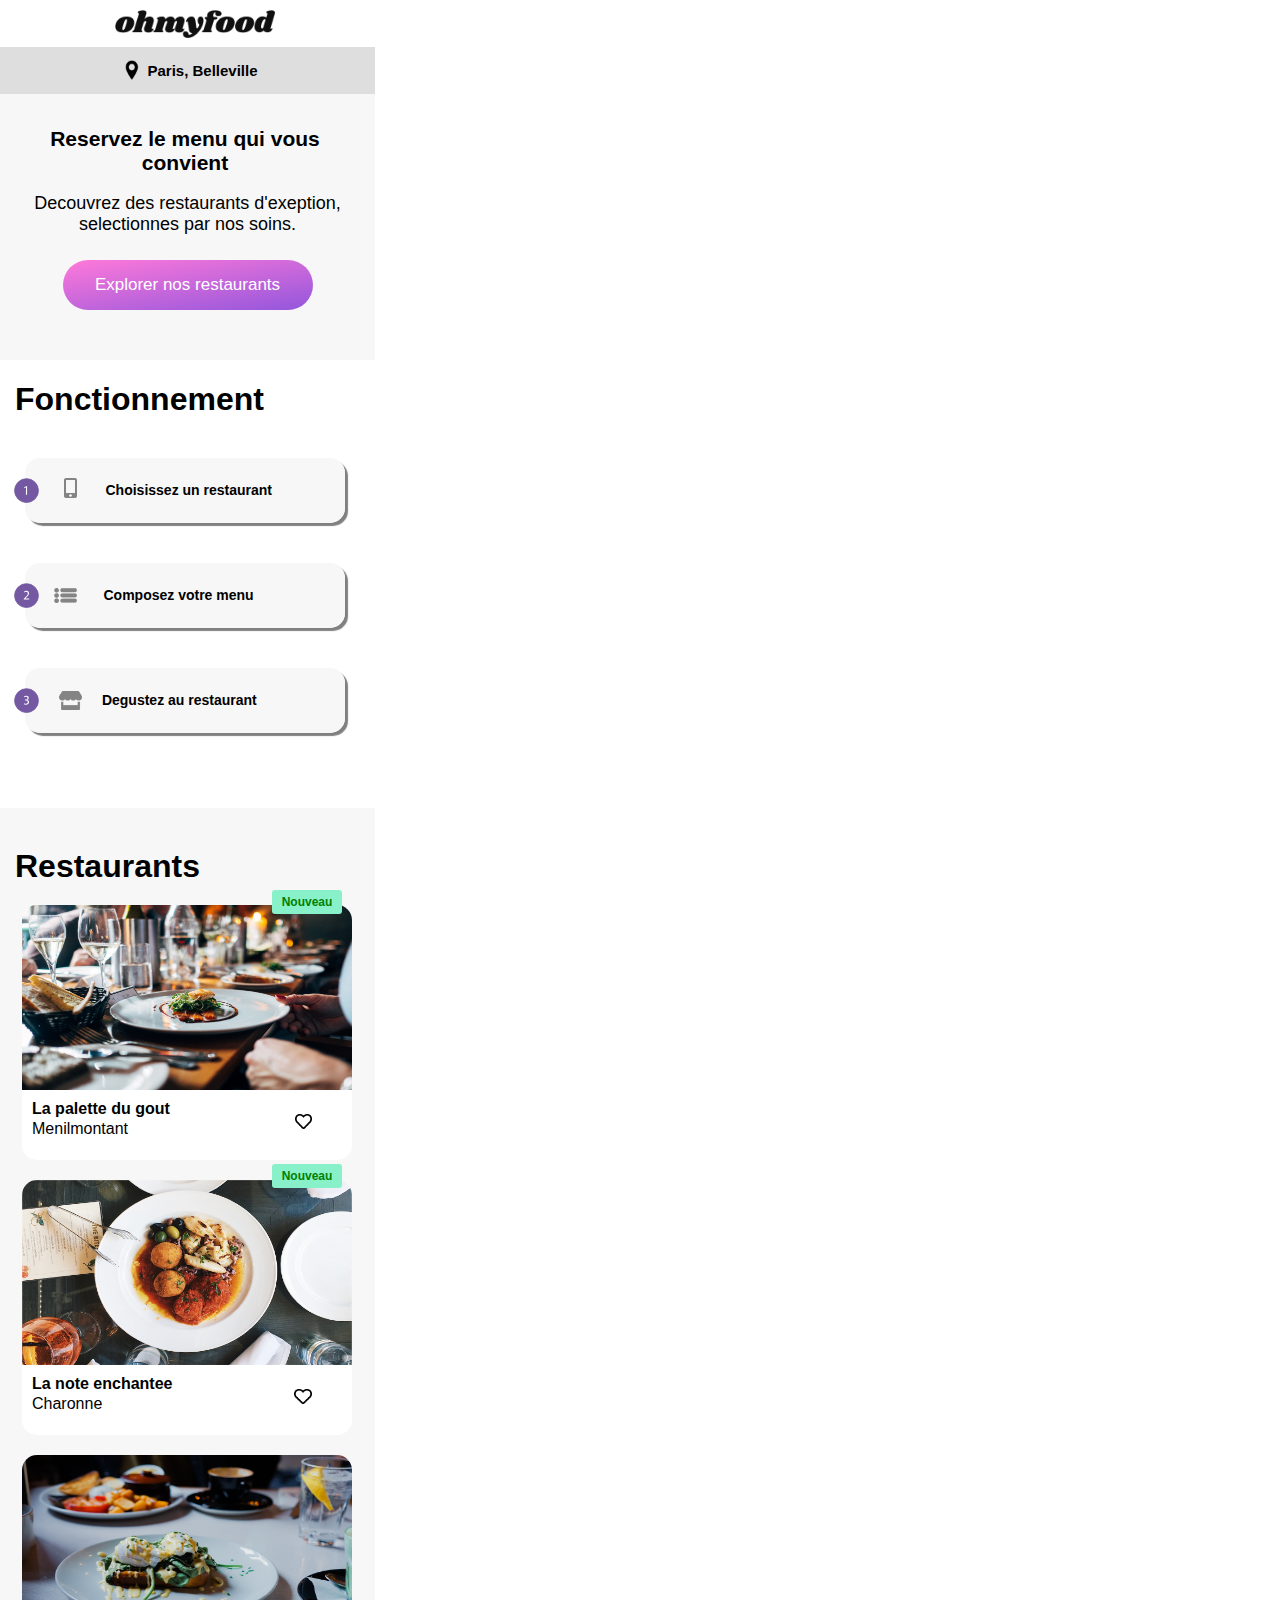
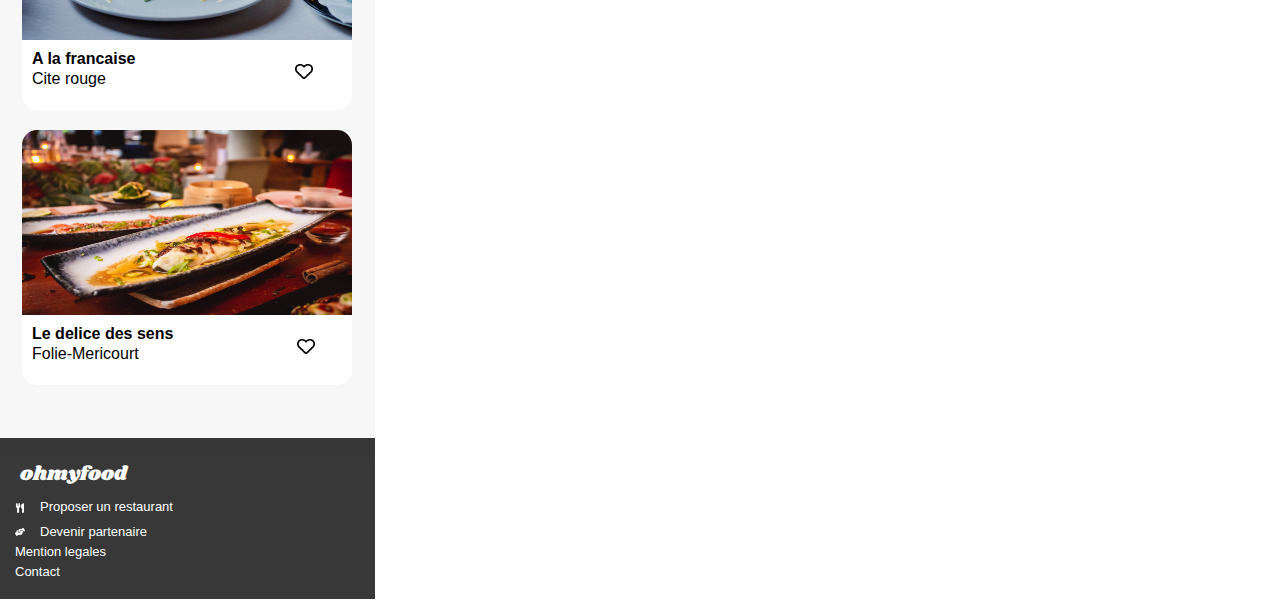
==== index.html @ 0e1968a1 "modification de quelques ligne css pour la modification du bouton en violet" ====
<!DOCTYPE html>
<html lang="fr">
<head>
  <link rel="preconnect" href="https://fonts.gstatic.com"> 
<link href="https://fonts.googleapis.com/css2?family=Shrikhand&display=swap" rel="stylesheet">
  <link rel="stylesheet" href="accueil.css">
  <meta charset="UTF-8">
  <meta http-equiv="X-UA-Compatible" content="IE=edge">
  <meta name="viewport" content="width=device-width, initial-scale=1.0">
  <title>OhmyFood</title>
</head>
<body>
  <header>
    <img class="logo-chaine" src="images/logo/ohmyfood.png" alt="logo de la chaine">
    <div class="maps-position">
      <div class="bloc-maps-logo"><img class="logo-position-maps" src="images/logo/positionnement.png" alt="positionnement">
        <p class="text-maps"><b>Paris, Belleville</b> </p>
      </div>
    </div>
    <div class="bloc-reserve-et-bouton">
      <h1 class="h1-reserver">Reservez le menu qui vous convient</h1>
      <p class="p-h1">Decouvrez des restaurants d'exeption, selectionnes par nos soins.</p>
      <div>
        <div class="bouton-explorer">
          <button><p class="p-button-explorer"> Explorer nos restaurants</p></button>
        </div>
      </div>
    </div>
    <nav>
      <div class="titre-fonctionnement">
        <h1 class="h1-fonctionnement">Fonctionnement</h1>
      </div>
    <div class="ensemble-nav">
      <div class="menu-nav-phone">
        <div class="nav-phone">
          <img class="numero-1" src="images/logo/numero-1.svg" height="25px" alt="numero-1">
          <span><img class="portable" src="images/logo/mobile.png "  height="30px" alt="portable">
            <img class="portable-1" src="images/logo/mobile-alt-solid-1.png "  height="30px" alt="portable-1-violet"></span> <p class="p-portable"><b>Choisissez un restaurant</b> </p>
          
          
        </div>
      </div>
      <div class="menu-nav-deroule">
        <div class="nav-deroule">
         <img class="numero-2" src="images/logo/numero-2.svg" height="25px" alt="numero-2">
         <img class="menu-deroule" src="images/logo/bars icone.png" height="25px" alt="menu deroule"> <p class="p-composez"> <b>Composez votre menu</b>  </p>
        </div>
      </div>
      <div class="menu-nav-boutique">
        <div class="nav-boutique">
         <img class="numero-3" src="images/logo/numero-3.svg"  height="25px" alt="numero-3">
         <img class="boutique" src="images/logo/store.png" height="30px" alt="boutique"> <p class="p-boutique"><b>Degustez au restaurant</b> </p>
        </div>
      </div>
    </div>
    </nav>
  </header>
  <section class="bloc-restauration">
    <h1 class="h1-restaurant">Restaurants</h1>
    <article class="dif-article-restaurant">
      <div class="ensembles-div-restaurant">
        <p class="icone-nouveau-1"><b>Nouveau</b> </p>
        <div class="div-la-palette-du-gout">
          <img class="la-palette-du-gout" src="images/restaurants/jay-wennington-N_Y88TWmGwA-unsplash.jpg" height="200px" width="330px" alt="la palette du gout">
          <div class="bloc-p-la-palette-du-gout">
            <p class="p-la-palette-du-gout"><b>La palette du gout</b><br>Menilmontant</p>
            <img class="coeur-1" src="images/logo/coeur.png" height="15px" alt="coeur">
          </div>
        </div>
        <p class="icone-nouveau-2"><b>Nouveau</b> </p>
        <div class="div-la-note-enchantee">
          
          <img class="la-note-enchantee" src="images/restaurants/stil-u2Lp8tXIcjw-unsplash.jpg" height="200px" alt="la note enchantee">
          <div class="bloc-p-la-note-enchantee">
            <p class="p-la-note-enchantee"><b>La note enchantee</b><br>Charonne</p>
            <img class="coeur-2" src="images/logo/coeur.png" height="15px" alt="coeur">
          </div>
        </div>
        <div class="div-a-la-francaise">
          <img class="A-la-francaise" src="images/restaurants/toa-heftiba-DQKerTsQwi0-unsplash.jpg" height="200px" alt="A la francaise">
          <div class="bloc-p-a-la-francaise">
            <p class="p-a-la-francaise"><b>A la francaise</b><br> Cite rouge</p>
            <img class="coeur-3" src="images/logo/coeur.png" height="15px" alt="coeur">
          </div>
        </div>
        <div class="div-le-delice-des-sens">
          <img class="le-delice-des-sens" src="images/restaurants/louis-hansel-shotsoflouis-qNBGVyOCY8Q-unsplash.jpg" height="200px" alt="le delice des sens">
          <div class="bloc-p-le-delice-des-sens">
            <p class="p-le-delice-des-sens"><b>Le delice des sens</b><br>Folie-Mericourt</p>
            <img class="coeur-4" src="images/logo/coeur.png" height="15px" alt="coeur">
          </div>
        </div>
      </div>
    </article>
  </section>
  <footer>
    <div class="div-footer">
      <p class="logo-de-la-chaine-footer">ohmyfood</p>
      <div class="div-footer-p">
        <div class="bloc-footer-image-1">
         <img class="couvert-footer" src="images/logo/couvert.svg" alt="couvert" width="10px" height="10px">
         <p class="p-couvert">Proposer un restaurant</p>
        </div>
        <div class="bloc-footer-image-2">
         <img src="images/logo/poignet de mains.svg" alt="poignet de mains" width="10px" height="10px">
         <p class="p-poignet-de-mains">Devenir partenaire</p>
        </div>
        <p class="mention"> Mention legales</p>
        <p class="contact">Contact</p>
      </div>
    </div>
  </footer>
</body>
</html>
---- accueil.css ----
html {
  margin-top: -8px;
  margin-left: -8px;
}

/*header*/

header {
  margin: 0px;
  width: 375px;
  height: auto;
}

.logo-chaine {
  justify-content: center;
  margin: 10px 0px 5px 115px;
  text-align: center;
  width: 160px;
}

.maps-position {
  background: #d8d8d8d8;
  display: flex;
}

.logo-position-maps {
  display: block;
  width: 30px;
  height: 20px;
}

.bloc-maps-logo {
  width: 375px;
  justify-content: center;
  text-align: center;
  align-items: center;
  display: flex;
}

.text-maps {
  font-size: 15px;
  font-family: -apple-system, BlinkMacSystemFont, "Segoe UI", Roboto, Oxygen,
    Ubuntu, Cantarell, "Open Sans", "Helvetica Neue", sans-serif;
  text-align: center;
  display: flex;
}

.bloc-reserve-et-bouton {
  background: rgba(245, 245, 245, 0.801);
  align-items: center;
  display: inline-block;
}

.h1-reserver {
  font-size: 21px;
  font-family: -apple-system, BlinkMacSystemFont, "Segoe UI", Roboto, Oxygen,
    Ubuntu, Cantarell, "Open Sans", "Helvetica Neue", sans-serif;
  margin-top: 33px;
  margin-bottom: 10px;
  margin-left: 35px;
  width: 300px;
  text-align: center;
  align-items: center;
}

.p-h1 {
  font-family: -apple-system, BlinkMacSystemFont, "Segoe UI", Roboto, Oxygen,
    Ubuntu, Cantarell, "Open Sans", "Helvetica Neue", sans-serif;
  font-size: 18px;
  margin-bottom: 25px;
  align-items: center;
  text-align: center;
}

.bouton-explorer {
  font-family: -apple-system, BlinkMacSystemFont, "Segoe UI", Roboto, Oxygen,
    Ubuntu, Cantarell, "Open Sans", "Helvetica Neue", sans-serif;
  margin-bottom: 50px;
  text-align: center;
}
button {
  background: rgb(255, 121, 218);
  background: linear-gradient(
    171deg,
    rgba(255, 121, 218, 1) 0%,
    rgba(147, 86, 220, 1) 100%
  );
  border: 2px;
  border-radius: 35px;
  height: 50px;
  width: 250px;
}
button:hover {
  transform: scale(1.05);
}

.p-button-explorer {
  color: white;
  margin: 0px;
  font-size: 17px;
  text-align: center;
}

.ensemble-nav {
  height: 350px;
}

.h1-fonctionnement {
  margin-left: 15px;
  font-family: -apple-system, BlinkMacSystemFont, "Segoe UI", Roboto, Oxygen,
    Ubuntu, Cantarell, "Open Sans", "Helvetica Neue", sans-serif;
}
/* navigation phone*/

.menu-nav-phone {
  margin-left: 25px;
  margin-top: 40px;
  margin-bottom: 10px;
  padding-top: 0px;
  align-items: center;
  border-radius: 15px;
  box-shadow: 3px 3px 1px 0px gray;
  width: 320px;
  height: 65px;
  background: rgba(245, 245, 245, 0.801);
}

.menu-nav-phone:hover {
  background: #f7e0ff;
  transform: scale(1.05);
}

.nav-phone {
  padding-top: 10px;
  margin-left: 15px;
  font-size: 14px;
  text-align: center;
  align-items: center;
  justify-items: center;
  display: flex;
}

.numero-1 {
  margin-left: -26px;
}

.portable {
  visibility: visible;
  height: 20px;
  margin-left: 25px;
}

.portable-1{
  display: none;
}

.menu-nav-phone:hover .portable-1 {
  display: inline;
  margin-left: -16px;
  height: 20px;
}

.p-portable {
  font-family: -apple-system, BlinkMacSystemFont, "Segoe UI", Roboto, Oxygen,
    Ubuntu, Cantarell, "Open Sans", "Helvetica Neue", sans-serif;
  margin-left: 29px;
}

/* navigation composer votre menu*/

.menu-nav-deroule {
  margin-left: 25px;
  margin-top: 40px;
  margin-bottom: 10px;
  padding-top: 0px;
  align-items: center;
  border-radius: 15px;
  box-shadow: 3px 3px 1px 0px gray;
  width: 320px;
  height: 65px;
  background: rgba(245, 245, 245, 0.801);
}
.menu-nav-deroule:hover {
  background: #f7e0ff;
  transform: scale(1.05);
}

.nav-deroule {
  padding-top: 10px;
  margin-left: 15px;
  font-size: 14px;
  text-align: center;
  align-items: center;
  display: flex;
}
.numero-2 {
  margin-left: -26px;
}

.menu-deroule {
  height: 15px;
  margin-left: 15px;
}

.p-composez {
  font-family: -apple-system, BlinkMacSystemFont, "Segoe UI", Roboto, Oxygen,
    Ubuntu, Cantarell, "Open Sans", "Helvetica Neue", sans-serif;
  margin-left: 27px;
}

/* navigation degustez*/

.menu-nav-boutique {
  margin-left: 25px;
  margin-top: 40px;
  margin-bottom: 10px;
  padding-top: 0px;
  align-items: center;
  border-radius: 15px;
  box-shadow: 3px 3px 1px 0px gray;
  width: 320px;
  height: 65px;
  background: rgba(245, 245, 245, 0.801);
}

.menu-nav-boutique:hover {
  background: #f7e0ff;
  transform: scale(1.05);
}

.nav-boutique {
  padding-top: 10px;
  margin-left: 15px;
  font-size: 14px;
  text-align: center;
  align-items: center;
  display: flex;
}
.numero-3 {
  margin-left: -26px;
}

.boutique {
  height: 19px;
  margin-left: 20px;
}
.p-boutique {
  font-family: -apple-system, BlinkMacSystemFont, "Segoe UI", Roboto, Oxygen,
    Ubuntu, Cantarell, "Open Sans", "Helvetica Neue", sans-serif;
  margin-left: 20px;
}

/*section restauration*/

.bloc-restauration {
  display: flex;
  flex-direction: column;
  width: 375px;
  height: 1250px;
  background: rgba(245, 245, 245, 0.801);
}

.h1-restaurant {
  font-family: -apple-system, BlinkMacSystemFont, "Segoe UI", Roboto, Oxygen,
    Ubuntu, Cantarell, "Open Sans", "Helvetica Neue", sans-serif;
  margin-top: 0px;
  padding-top: 40px;
  margin-left: 15px;
  margin-bottom: 0px;
}

/* Restaurant*/

/* LA PALETTE DU GOUT*/

.div-la-palette-du-gout {
  margin-top: 55px;
  margin-left: 22px;
  background: white;
  border-radius: 15px;
  height: 220px;
  width: 330px;
}

.div-la-palette-du-gout:hover {
  transform: scale(1.02);
}

.bloc-icone-nouveau-1 {
  background-color: crimson;
}

.icone-nouveau-1 {
  font-family: -apple-system, BlinkMacSystemFont, "Segoe UI", Roboto, Oxygen,
    Ubuntu, Cantarell, "Open Sans", "Helvetica Neue", sans-serif;
  margin-left: 272px;
  margin-top: 0px;
  top: 890px;
  margin-bottom: 0px;
  padding-top: 5px;
  padding-bottom: 5px;
  font-size: 12px;
  position: absolute;
  z-index: 10;
  color: green;
  background-color: #88f1c9;
  width: 70px;
  text-align: center;
  border-radius: 3px;
}

.la-palette-du-gout {
  position: relative;
  z-index: 1;
  height: 185px;
  border-radius: 15px 15px 0px 0px;
  margin-top: -35px;
}
.bloc-p-la-palette-du-gout {
  display: flex;
  margin-left: 10px;
  line-height: 20px;
  margin-top: 0px;
}

.p-la-palette-du-gout {
  margin-top: 5px;
  font-family: -apple-system, BlinkMacSystemFont, "Segoe UI", Roboto, Oxygen,
    Ubuntu, Cantarell, "Open Sans", "Helvetica Neue", sans-serif;
}

.coeur-1 {
  margin-left: 125px;
  margin-top: 20px;
}

.coeur-1:hover {
  color: blue;
}

/* LA NOTE ENCHANTEE*/

.div-la-note-enchantee {
  margin-top: 55px;
  margin-left: 22px;
  background: white;
  border-radius: 15px;
  height: 220px;
  width: 330px;
}

.div-la-note-enchantee:hover {
  transform: scale(1.02);
}

.icone-nouveau-2 {
  font-family: -apple-system, BlinkMacSystemFont, "Segoe UI", Roboto, Oxygen,
    Ubuntu, Cantarell, "Open Sans", "Helvetica Neue", sans-serif;
  margin-left: 272px;
  margin-top: 0px;
  top: 1164px;
  margin-bottom: 0px;
  padding-top: 5px;
  padding-bottom: 5px;
  font-size: 12px;
  position: absolute;
  z-index: 10;
  color: green;
  background-color: #88f1c9;
  width: 70px;
  text-align: center;
  border-radius: 3px;
}
.la-note-enchantee {
  position: relative;
  z-index: 1;
  height: 185px;
  width: 330px;
  border-radius: 15px 15px 0px 0px;
  margin-top: -35px;
}

.bloc-p-la-note-enchantee {
  display: flex;
  margin-left: 10px;
  line-height: 20px;
  margin-top: 0px;
}

.p-la-note-enchantee {
  margin-top: 5px;
  font-family: -apple-system, BlinkMacSystemFont, "Segoe UI", Roboto, Oxygen,
    Ubuntu, Cantarell, "Open Sans", "Helvetica Neue", sans-serif;
}

.coeur-2 {
  margin-left: 122px;
  margin-top: 20px;
}

/*  A LA FRANCAISE*/

.div-a-la-francaise {
  margin-top: 55px;
  margin-left: 22px;
  background: white;
  border-radius: 15px;
  height: 220px;
  width: 330px;
}

.div-a-la-francaise:hover {
  transform: scale(1.02);
}

.A-la-francaise {
  position: relative;
  height: 185px;
  width: 330px;
  border-radius: 15px 15px 0px 0px;
  margin-top: -35px;
}
.bloc-p-a-la-francaise {
  display: flex;
  margin-left: 10px;
  line-height: 20px;
  margin-top: 0px;
}
.p-a-la-francaise {
  margin-top: 5px;
  font-family: -apple-system, BlinkMacSystemFont, "Segoe UI", Roboto, Oxygen,
    Ubuntu, Cantarell, "Open Sans", "Helvetica Neue", sans-serif;
}
.coeur-3 {
  margin-left: 160px;
  margin-top: 20px;
}

/*  LE DELICE DES SENS*/

.div-le-delice-des-sens {
  margin-top: 55px;
  margin-left: 22px;
  background: white;
  border-radius: 15px;
  height: 220px;
  width: 330px;
}

.div-le-delice-des-sens:hover {
  transform: scale(1.02);
}

.le-delice-des-sens {
  position: relative;
  height: 185px;
  width: 330px;
  border-radius: 15px 15px 0px 0px;
  margin-top: -35px;
}

.bloc-p-le-delice-des-sens {
  display: flex;
  margin-left: 10px;
  line-height: 20px;
  margin-top: 0px;
}

.p-le-delice-des-sens {
  margin-top: 5px;
  font-family: -apple-system, BlinkMacSystemFont, "Segoe UI", Roboto, Oxygen,
    Ubuntu, Cantarell, "Open Sans", "Helvetica Neue", sans-serif;
}
.coeur-4 {
  margin-left: 124px;
  margin-top: 20px;
}

/* FOOTER*/

.div-footer {
  background: #141414d8;
  width: 375px;
  height: 160px;
  padding-top: 1px;
  margin-top: -20px;
}

.logo-de-la-chaine-footer {
  margin-bottom: 10px;
  font-family: "Shrikhand", cursive;
  font-size: 20px;
  width: 175px;
  color: white;
  margin-left: 20px;
}

.bloc-footer-image-1 {
  display: flex;
  align-items: center;
  margin-left: 15px;
}

.couvert-footer {
  margin-top: -7px;
}

.p-couvert {
  margin: 0px;
  margin-bottom: 10px;
  font-size: 13px;
  font-family: -apple-system, BlinkMacSystemFont, "Segoe UI", Roboto, Oxygen,
    Ubuntu, Cantarell, "Open Sans", "Helvetica Neue", sans-serif;
  margin-left: 15px;
  color: white;
}

.bloc-footer-image-2 {
  display: flex;
  align-items: center;
  margin-left: 15px;
}

.p-poignet-de-mains {
  margin: 0px;
  font-size: 13px;
  font-family: -apple-system, BlinkMacSystemFont, "Segoe UI", Roboto, Oxygen,
    Ubuntu, Cantarell, "Open Sans", "Helvetica Neue", sans-serif;
  margin-left: 15px;
  color: white;
}

.mention {
  margin-top: 5px;
  margin-left: 15px;
  margin-bottom: 0px;
  font-size: 13px;
  font-family: -apple-system, BlinkMacSystemFont, "Segoe UI", Roboto, Oxygen,
    Ubuntu, Cantarell, "Open Sans", "Helvetica Neue", sans-serif;
  color: white;
}

.contact {
  margin-top: 5px;
  margin-left: 15px;
  font-size: 13px;
  font-family: -apple-system, BlinkMacSystemFont, "Segoe UI", Roboto, Oxygen,
    Ubuntu, Cantarell, "Open Sans", "Helvetica Neue", sans-serif;
  color: white;
}
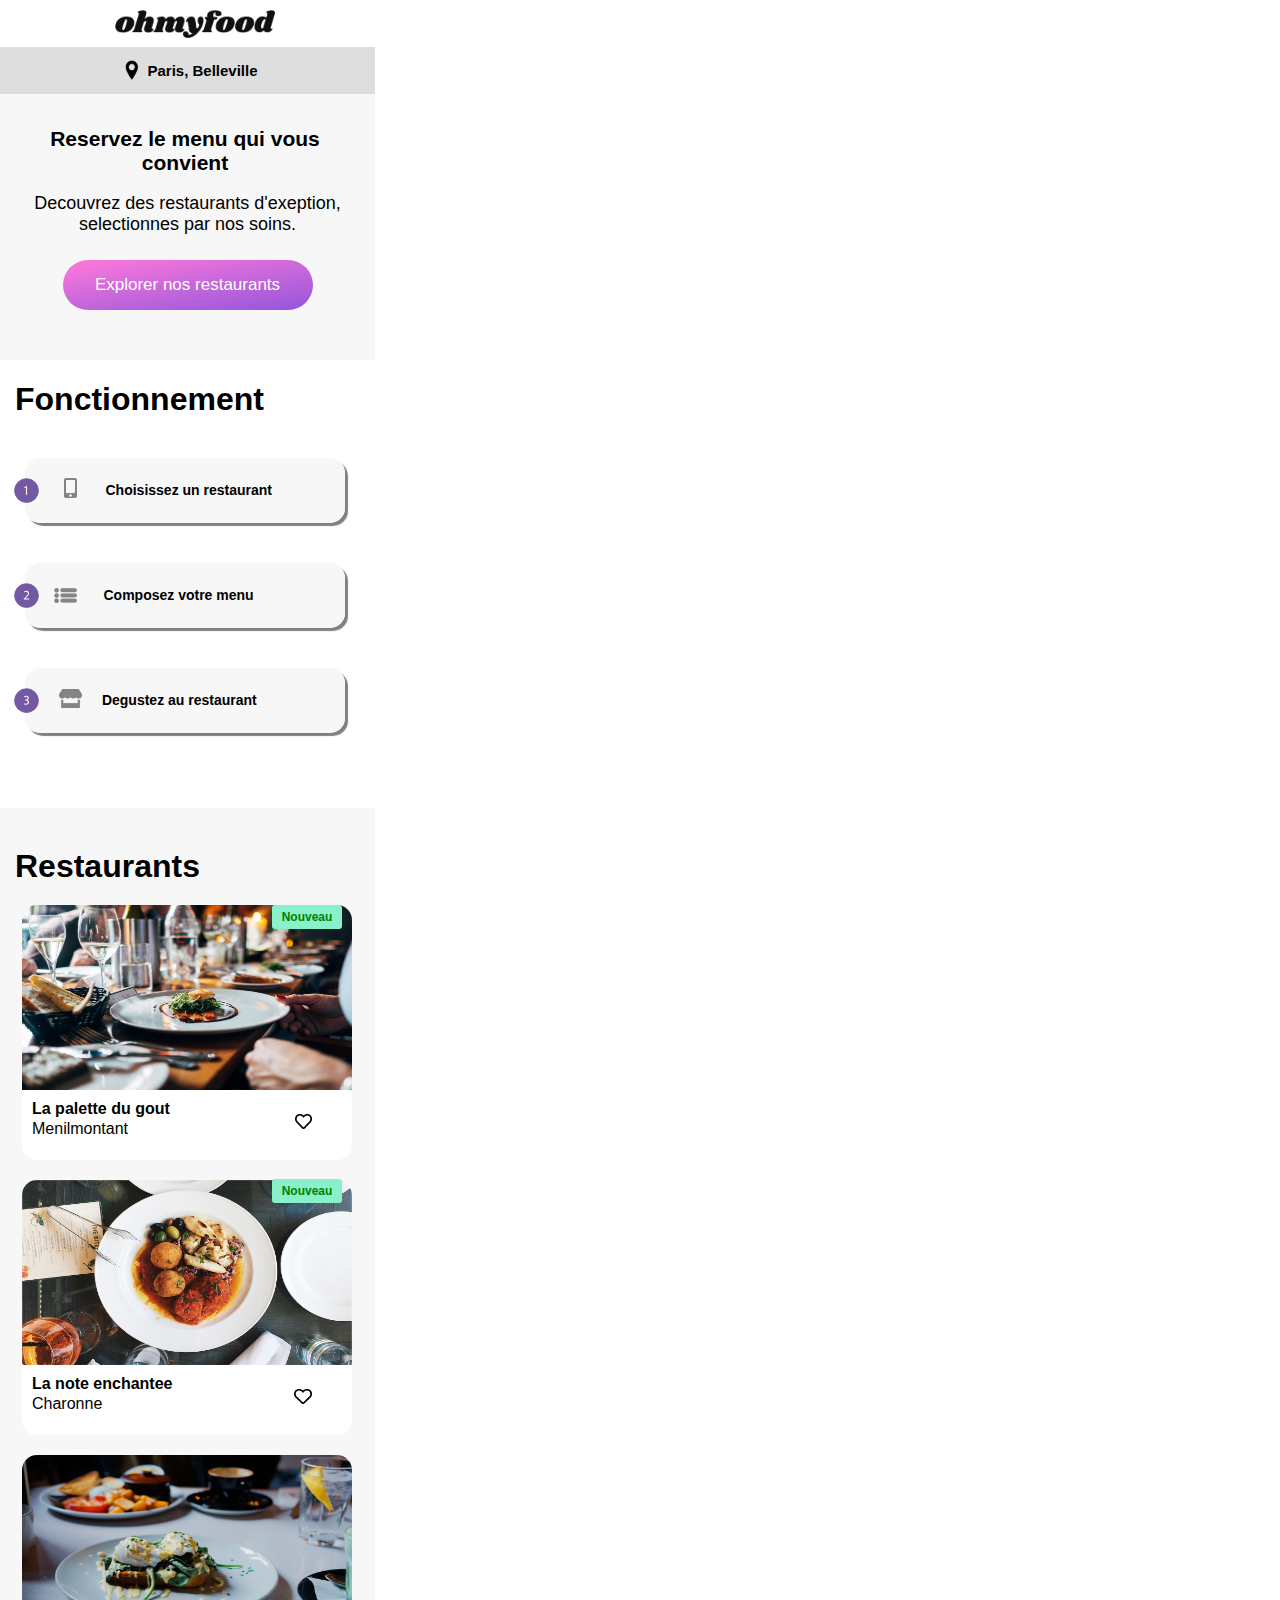
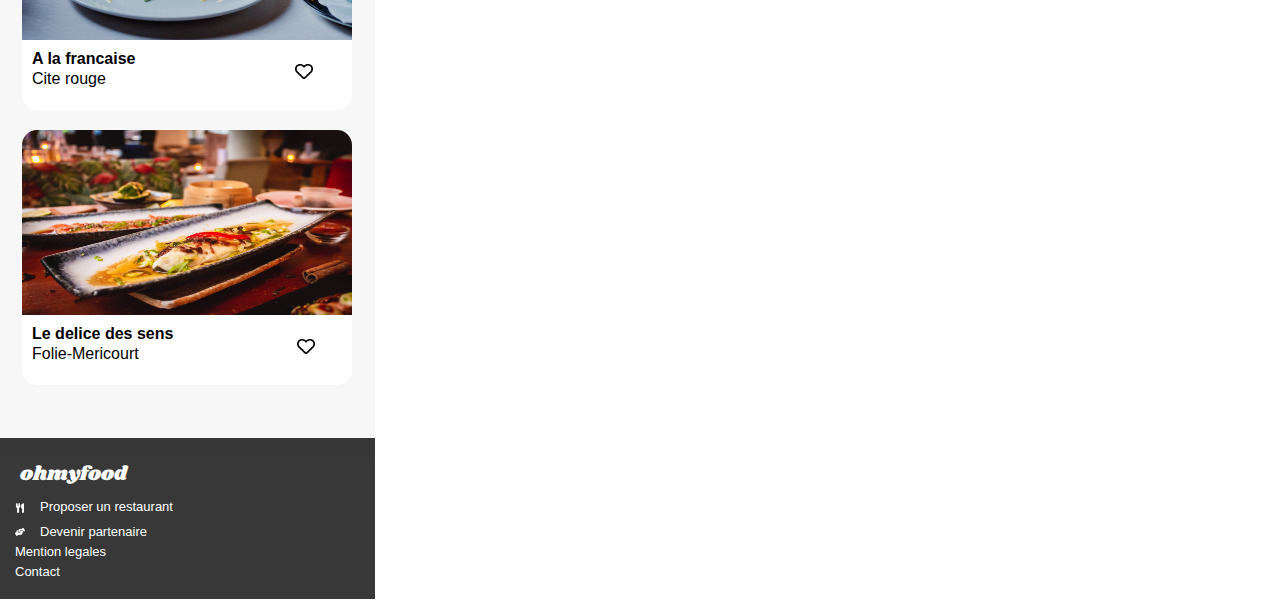
==== commit d02afb45: "nouvelle page html a la francaise et css" ====
--- a/index.html
+++ b/index.html
@@ -43,13 +43,15 @@
       <div class="menu-nav-deroule">
         <div class="nav-deroule">
          <img class="numero-2" src="images/logo/numero-2.svg" height="25px" alt="numero-2">
-         <img class="menu-deroule" src="images/logo/bars icone.png" height="25px" alt="menu deroule"> <p class="p-composez"> <b>Composez votre menu</b>  </p>
+         <span></span><img class="menu-deroule" src="images/logo/bars icone.png" height="25px" alt="menu deroule"> 
+         <img class="menu-deroule-1" src="images/logo/bars-icone-1.png" height="16px" alt="barre derouler violet"></span><p class="p-composez"> <b>Composez votre menu</b>  </p>
         </div>
       </div>
       <div class="menu-nav-boutique">
         <div class="nav-boutique">
          <img class="numero-3" src="images/logo/numero-3.svg"  height="25px" alt="numero-3">
-         <img class="boutique" src="images/logo/store.png" height="30px" alt="boutique"> <p class="p-boutique"><b>Degustez au restaurant</b> </p>
+         <span><img class="boutique" src="images/logo/store.png" height="30px" alt="boutique">
+          <img class="boutique-1" src="images/logo/shops-1.png" height="19px" alt="shops violet"> </span><p class="p-boutique"><b>Degustez au restaurant</b> </p>
         </div>
       </div>
     </div>
@@ -64,7 +66,8 @@
           <img class="la-palette-du-gout" src="images/restaurants/jay-wennington-N_Y88TWmGwA-unsplash.jpg" height="200px" width="330px" alt="la palette du gout">
           <div class="bloc-p-la-palette-du-gout">
             <p class="p-la-palette-du-gout"><b>La palette du gout</b><br>Menilmontant</p>
-            <img class="coeur-1" src="images/logo/coeur.png" height="15px" alt="coeur">
+            <span class="activation-effet-1"><img class="coeur-1" src="images/logo/coeur.png" height="15px" alt="coeur"> 
+              <img class="coeur-violet-1" src="images/logo/coeur-1.png" height="16px" alt="coeur rempli"></span>
           </div>
         </div>
         <p class="icone-nouveau-2"><b>Nouveau</b> </p>
@@ -73,21 +76,24 @@
           <img class="la-note-enchantee" src="images/restaurants/stil-u2Lp8tXIcjw-unsplash.jpg" height="200px" alt="la note enchantee">
           <div class="bloc-p-la-note-enchantee">
             <p class="p-la-note-enchantee"><b>La note enchantee</b><br>Charonne</p>
-            <img class="coeur-2" src="images/logo/coeur.png" height="15px" alt="coeur">
+            <span class="activation-effet-2"><img class="coeur-2" src="images/logo/coeur.png" height="15px" alt="coeur">
+              <img class="coeur-violet-2" src="images/logo/coeur-1.png" height="15px" alt="coeur rempli"> </span>
           </div>
         </div>
         <div class="div-a-la-francaise">
           <img class="A-la-francaise" src="images/restaurants/toa-heftiba-DQKerTsQwi0-unsplash.jpg" height="200px" alt="A la francaise">
           <div class="bloc-p-a-la-francaise">
             <p class="p-a-la-francaise"><b>A la francaise</b><br> Cite rouge</p>
-            <img class="coeur-3" src="images/logo/coeur.png" height="15px" alt="coeur">
+            <span class="activation-effet-3"><img class="coeur-3" src="images/logo/coeur.png" height="15px" alt="coeur">
+              <img class="coeur-violet-3" src="images/logo/coeur-1.png" height="15px" alt="coeur rempli"></span>
           </div>
         </div>
         <div class="div-le-delice-des-sens">
           <img class="le-delice-des-sens" src="images/restaurants/louis-hansel-shotsoflouis-qNBGVyOCY8Q-unsplash.jpg" height="200px" alt="le delice des sens">
           <div class="bloc-p-le-delice-des-sens">
             <p class="p-le-delice-des-sens"><b>Le delice des sens</b><br>Folie-Mericourt</p>
-            <img class="coeur-4" src="images/logo/coeur.png" height="15px" alt="coeur">
+            <span class="activation-effet-4"><img class="coeur-4" src="images/logo/coeur.png" height="15px" alt="coeur">
+              <img class="coeur-violet-4" src="images/logo/coeur-1.png" height="15px" alt="coeur rempli"></span>
           </div>
         </div>
       </div>
--- a/accueil.css
+++ b/accueil.css
@@ -150,7 +150,7 @@
   margin-left: 25px;
 }
 
-.portable-1{
+.portable-1 {
   display: none;
 }
 
@@ -202,6 +202,14 @@
   margin-left: 15px;
 }
 
+.menu-deroule-1{
+  display: none;
+  margin-left: -23px;
+}
+.menu-nav-deroule:hover .menu-deroule-1{
+  display: inline;
+}
+
 .p-composez {
   font-family: -apple-system, BlinkMacSystemFont, "Segoe UI", Roboto, Oxygen,
     Ubuntu, Cantarell, "Open Sans", "Helvetica Neue", sans-serif;
@@ -244,6 +252,17 @@
   height: 19px;
   margin-left: 20px;
 }
+
+.boutique-1{
+  margin-left: -26px;
+  display: none;
+}
+
+.menu-nav-boutique:hover .boutique-1{
+  display: inline;
+}
+
+
 .p-boutique {
   font-family: -apple-system, BlinkMacSystemFont, "Segoe UI", Roboto, Oxygen,
     Ubuntu, Cantarell, "Open Sans", "Helvetica Neue", sans-serif;
@@ -294,7 +313,7 @@
   font-family: -apple-system, BlinkMacSystemFont, "Segoe UI", Roboto, Oxygen,
     Ubuntu, Cantarell, "Open Sans", "Helvetica Neue", sans-serif;
   margin-left: 272px;
-  margin-top: 0px;
+  margin-top: 15px;
   top: 890px;
   margin-bottom: 0px;
   padding-top: 5px;
@@ -334,8 +353,17 @@
   margin-top: 20px;
 }
 
-.coeur-1:hover {
-  color: blue;
+.coeur-violet-1{
+  display: none;
+  margin-left: -22px;
+}
+
+.activation-effet-1{
+  height: 39px;
+}
+
+.activation-effet-1:hover .coeur-violet-1 {
+display: inline;
 }
 
 /* LA NOTE ENCHANTEE*/
@@ -357,7 +385,7 @@
   font-family: -apple-system, BlinkMacSystemFont, "Segoe UI", Roboto, Oxygen,
     Ubuntu, Cantarell, "Open Sans", "Helvetica Neue", sans-serif;
   margin-left: 272px;
-  margin-top: 0px;
+  margin-top: 15px;
   top: 1164px;
   margin-bottom: 0px;
   padding-top: 5px;
@@ -398,6 +426,20 @@
   margin-top: 20px;
 }
 
+.coeur-violet-2{
+  margin-left: -21px;
+  display: none;
+}
+
+.activation-effet-2{
+  height: 39px;
+}
+
+.activation-effet-2:hover .coeur-violet-2{
+  display: inline;
+}
+
+
 /*  A LA FRANCAISE*/
 
 .div-a-la-francaise {
@@ -436,6 +478,19 @@
   margin-top: 20px;
 }
 
+
+.coeur-violet-3{
+  margin-left: -21px;
+  display: none;
+}
+.activation-effet-3{
+  height: 39px;
+}
+.activation-effet-3:hover .coeur-violet-3{
+display: inline;
+}
+
+
 /*  LE DELICE DES SENS*/
 
 .div-le-delice-des-sens {
@@ -476,6 +531,23 @@
   margin-top: 20px;
 }
 
+.coeur-violet-4{
+  margin-left: -21px;
+  display: none;
+}
+
+.activation-effet-4{
+  height: 39px;
+
+
+}
+
+
+.activation-effet-4:hover .coeur-violet-4{
+  display: inline;
+}
+
+
 /* FOOTER*/
 
 .div-footer {
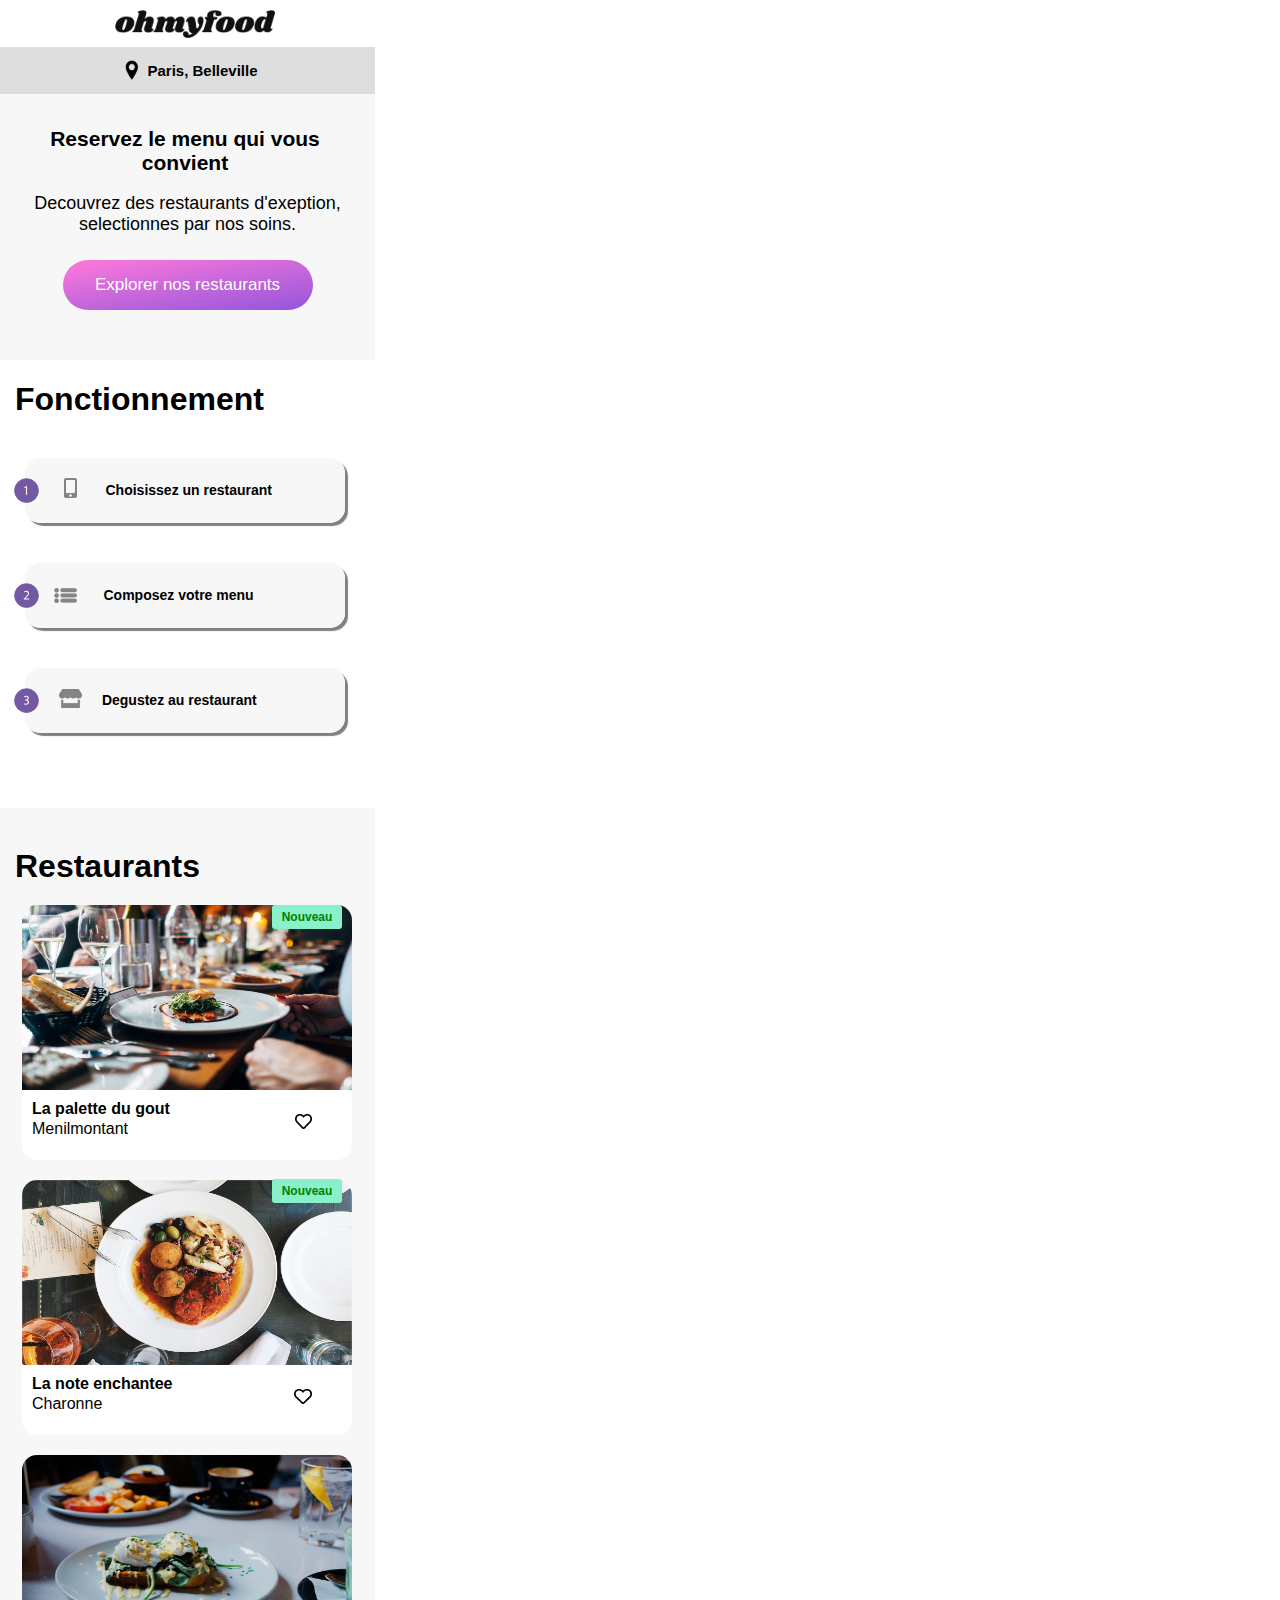
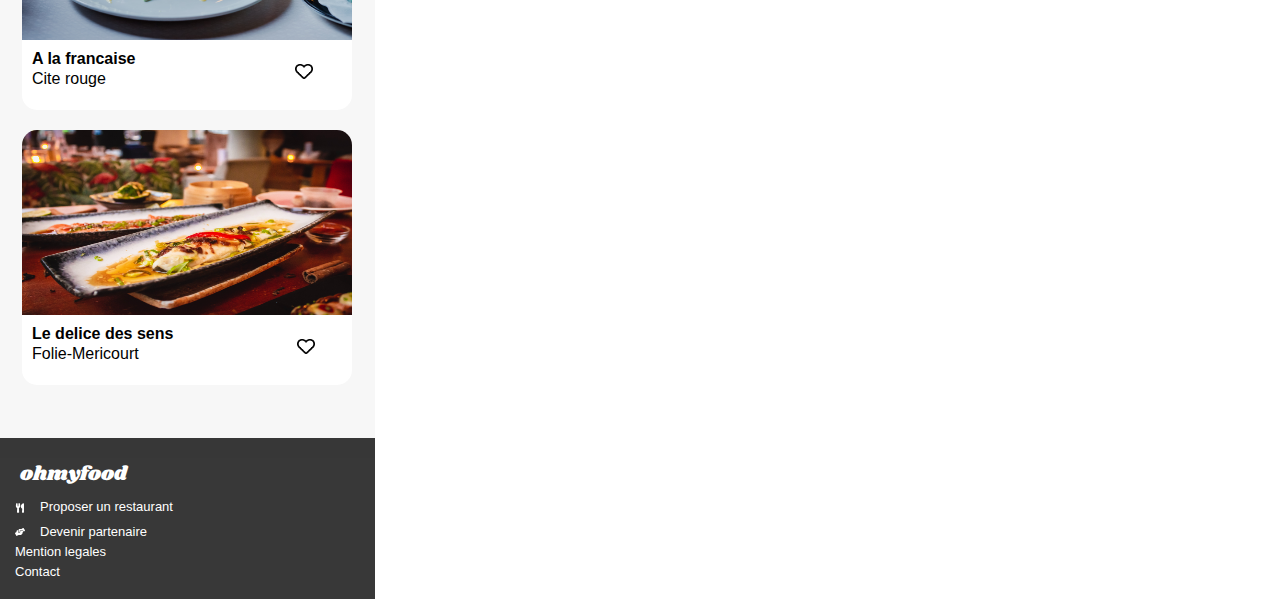
==== commit 91c57319: "modification des anomation sur page accueil ainsi que sur le premier menu" ====
--- a/index.html
+++ b/index.html
@@ -1,15 +1,17 @@
 <!DOCTYPE html>
 <html lang="fr">
 <head>
+  <link rel="stylesheet" href="https://stackpath.bootstrapcdn.com/font-awesome/4.7.0/css/font-awesome.min.css">
   <link rel="preconnect" href="https://fonts.gstatic.com"> 
 <link href="https://fonts.googleapis.com/css2?family=Shrikhand&display=swap" rel="stylesheet">
-  <link rel="stylesheet" href="accueil.css">
+  <link rel="stylesheet" href="style.css">
   <meta charset="UTF-8">
   <meta http-equiv="X-UA-Compatible" content="IE=edge">
   <meta name="viewport" content="width=device-width, initial-scale=1.0">
   <title>OhmyFood</title>
 </head>
 <body>
+  <div class="spinner"></div> 
   <header>
     <img class="logo-chaine" src="images/logo/ohmyfood.png" alt="logo de la chaine">
     <div class="maps-position">
--- a/style.css
+++ b/style.css
@@ -0,0 +1,683 @@
+html {
+  margin-top: -8px;
+  margin-left: -8px;
+}
+body{
+  width: 100vh;
+height: 100vh;
+}
+
+/*header*/
+ 
+/* .spinner {
+  position: fixed;
+  z-index: 999;
+  overflow: show;
+  margin: auto;
+  top: 0;
+  left: 0;
+  bottom: 0;
+  right: 0;
+  width: 50px;
+  height: 50px;
+  
+}
+.spinner:before{
+    
+  content: '';
+display: block;
+position: fixed;
+top: 0;
+left: 0;
+width: 100%;
+height: 100%;
+background-color: rgba(255,255,255,0.5);
+}
+
+
+.spinner:not(:required):after{
+  content: '';
+  display: block;
+  font-size: 10px;
+  width: 50px;
+  height: 50px;
+  margin-top: -0.5em;
+
+  border: 15px solid rgb(138, 0, 180);
+  border-radius: 100%;
+  border-bottom-color: transparent;
+  -webkit-animation: spinner 1s linear 0s infinite;
+  animation: spinner 1s linear 0s infinite;
+
+
+}
+
+@keyframes spinner {
+  0% {
+    -webkit-transform: rotate(0deg);
+    -moz-transform: rotate(0deg);
+    -ms-transform: rotate(0deg);
+    -o-transform: rotate(0deg);
+    transform: rotate(0deg);
+  }
+  100% {
+    
+    -webkit-transform: rotate(360deg);
+    -moz-transform: rotate(360deg);
+    -ms-transform: rotate(360deg);
+    -o-transform: rotate(360deg);
+    transform: rotate(360deg);
+  }
+} */
+  
+
+
+
+
+header {
+  margin: 0px;
+  width: 375px;
+  height: auto;
+}
+
+.logo-chaine {
+  justify-content: center;
+  margin: 10px 0px 5px 115px;
+  text-align: center;
+  width: 160px;
+}
+
+.maps-position {
+  background: #d8d8d8d8;
+  display: flex;
+}
+
+.logo-position-maps {
+  display: block;
+  width: 30px;
+  height: 20px;
+}
+
+.bloc-maps-logo {
+  width: 375px;
+  justify-content: center;
+  text-align: center;
+  align-items: center;
+  display: flex;
+}
+
+.text-maps {
+  font-size: 15px;
+  font-family: -apple-system, BlinkMacSystemFont, "Segoe UI", Roboto, Oxygen,
+    Ubuntu, Cantarell, "Open Sans", "Helvetica Neue", sans-serif;
+  text-align: center;
+  display: flex;
+}
+
+.bloc-reserve-et-bouton {
+  background: rgba(245, 245, 245, 0.801);
+  align-items: center;
+  display: inline-block;
+}
+
+.h1-reserver {
+  font-size: 21px;
+  font-family: -apple-system, BlinkMacSystemFont, "Segoe UI", Roboto, Oxygen,
+    Ubuntu, Cantarell, "Open Sans", "Helvetica Neue", sans-serif;
+  margin-top: 33px;
+  margin-bottom: 10px;
+  margin-left: 35px;
+  width: 300px;
+  text-align: center;
+  align-items: center;
+}
+
+.p-h1 {
+  font-family: -apple-system, BlinkMacSystemFont, "Segoe UI", Roboto, Oxygen,
+    Ubuntu, Cantarell, "Open Sans", "Helvetica Neue", sans-serif;
+  font-size: 18px;
+  margin-bottom: 25px;
+  align-items: center;
+  text-align: center;
+}
+
+.bouton-explorer {
+  font-family: -apple-system, BlinkMacSystemFont, "Segoe UI", Roboto, Oxygen,
+    Ubuntu, Cantarell, "Open Sans", "Helvetica Neue", sans-serif;
+  margin-bottom: 50px;
+  text-align: center;
+}
+button {
+  background: rgb(255, 121, 218);
+  background: linear-gradient(
+    171deg,
+    rgba(255, 121, 218, 1) 0%,
+    rgba(147, 86, 220, 1) 100%
+  );
+  border: 2px;
+  border-radius: 35px;
+  height: 50px;
+  width: 250px;
+}
+button:hover {
+  transform: scale(1.05);
+}
+
+.p-button-explorer {
+  color: white;
+  margin: 0px;
+  font-size: 17px;
+  text-align: center;
+}
+
+.ensemble-nav {
+  height: 350px;
+}
+
+.h1-fonctionnement {
+  margin-left: 15px;
+  font-family: -apple-system, BlinkMacSystemFont, "Segoe UI", Roboto, Oxygen,
+    Ubuntu, Cantarell, "Open Sans", "Helvetica Neue", sans-serif;
+}
+/* navigation phone*/
+
+.menu-nav-phone {
+  margin-left: 25px;
+  margin-top: 40px;
+  margin-bottom: 10px;
+  padding-top: 0px;
+  align-items: center;
+  border-radius: 15px;
+  box-shadow: 3px 3px 1px 0px gray;
+  width: 320px;
+  height: 65px;
+  background: rgba(245, 245, 245, 0.801);
+}
+
+.menu-nav-phone:hover {
+  background: #f7e0ff;
+  transform: scale(1.05);
+}
+
+.nav-phone {
+  padding-top: 10px;
+  margin-left: 15px;
+  font-size: 14px;
+  text-align: center;
+  align-items: center;
+  justify-items: center;
+  display: flex;
+}
+
+.numero-1 {
+  margin-left: -26px;
+}
+
+.portable {
+  visibility: visible;
+  height: 20px;
+  margin-left: 25px;
+}
+
+.portable-1 {
+  display: none;
+}
+
+.menu-nav-phone:hover .portable-1 {
+  display: inline;
+  margin-left: -16px;
+  height: 20px;
+}
+
+.p-portable {
+  font-family: -apple-system, BlinkMacSystemFont, "Segoe UI", Roboto, Oxygen,
+    Ubuntu, Cantarell, "Open Sans", "Helvetica Neue", sans-serif;
+  margin-left: 29px;
+}
+
+/* navigation composer votre menu*/
+
+.menu-nav-deroule {
+  margin-left: 25px;
+  margin-top: 40px;
+  margin-bottom: 10px;
+  padding-top: 0px;
+  align-items: center;
+  border-radius: 15px;
+  box-shadow: 3px 3px 1px 0px gray;
+  width: 320px;
+  height: 65px;
+  background: rgba(245, 245, 245, 0.801);
+}
+.menu-nav-deroule:hover {
+  background: #f7e0ff;
+  transform: scale(1.05);
+}
+
+.nav-deroule {
+  padding-top: 10px;
+  margin-left: 15px;
+  font-size: 14px;
+  text-align: center;
+  align-items: center;
+  display: flex;
+}
+.numero-2 {
+  margin-left: -26px;
+}
+
+.menu-deroule {
+  height: 15px;
+  margin-left: 15px;
+}
+
+.menu-deroule-1 {
+  display: none;
+  margin-left: -23px;
+}
+.menu-nav-deroule:hover .menu-deroule-1 {
+  display: inline;
+}
+
+.p-composez {
+  font-family: -apple-system, BlinkMacSystemFont, "Segoe UI", Roboto, Oxygen,
+    Ubuntu, Cantarell, "Open Sans", "Helvetica Neue", sans-serif;
+  margin-left: 27px;
+}
+
+/* navigation degustez*/
+
+.menu-nav-boutique {
+  margin-left: 25px;
+  margin-top: 40px;
+  margin-bottom: 10px;
+  padding-top: 0px;
+  align-items: center;
+  border-radius: 15px;
+  box-shadow: 3px 3px 1px 0px gray;
+  width: 320px;
+  height: 65px;
+  background: rgba(245, 245, 245, 0.801);
+}
+
+.menu-nav-boutique:hover {
+  background: #f7e0ff;
+  transform: scale(1.05);
+}
+
+.nav-boutique {
+  padding-top: 10px;
+  margin-left: 15px;
+  font-size: 14px;
+  text-align: center;
+  align-items: center;
+  display: flex;
+}
+.numero-3 {
+  margin-left: -26px;
+}
+
+.boutique {
+  height: 19px;
+  margin-left: 20px;
+}
+
+.boutique-1 {
+  margin-left: -26px;
+  display: none;
+}
+
+.menu-nav-boutique:hover .boutique-1 {
+  display: inline;
+}
+
+.p-boutique {
+  font-family: -apple-system, BlinkMacSystemFont, "Segoe UI", Roboto, Oxygen,
+    Ubuntu, Cantarell, "Open Sans", "Helvetica Neue", sans-serif;
+  margin-left: 20px;
+}
+
+/*section restauration*/
+
+.bloc-restauration {
+  display: flex;
+  flex-direction: column;
+  width: 375px;
+  height: 1250px;
+  background: rgba(245, 245, 245, 0.801);
+}
+
+.h1-restaurant {
+  font-family: -apple-system, BlinkMacSystemFont, "Segoe UI", Roboto, Oxygen,
+    Ubuntu, Cantarell, "Open Sans", "Helvetica Neue", sans-serif;
+  margin-top: 0px;
+  padding-top: 40px;
+  margin-left: 15px;
+  margin-bottom: 0px;
+}
+
+/* Restaurant*/
+
+/* LA PALETTE DU GOUT*/
+
+.div-la-palette-du-gout {
+  margin-top: 55px;
+  margin-left: 22px;
+  background: white;
+  border-radius: 15px;
+  height: 220px;
+  width: 330px;
+}
+
+.div-la-palette-du-gout:hover {
+  transform: scale(1.02);
+}
+
+.bloc-icone-nouveau-1 {
+  background-color: crimson;
+}
+
+.icone-nouveau-1 {
+  font-family: -apple-system, BlinkMacSystemFont, "Segoe UI", Roboto, Oxygen,
+    Ubuntu, Cantarell, "Open Sans", "Helvetica Neue", sans-serif;
+  margin-left: 272px;
+  margin-top: 15px;
+  top: 890px;
+  margin-bottom: 0px;
+  padding-top: 5px;
+  padding-bottom: 5px;
+  font-size: 12px;
+  position: absolute;
+  z-index: 10;
+  color: green;
+  background-color: #88f1c9;
+  width: 70px;
+  text-align: center;
+  border-radius: 3px;
+}
+
+.la-palette-du-gout {
+  position: relative;
+  z-index: 1;
+  height: 185px;
+  border-radius: 15px 15px 0px 0px;
+  margin-top: -35px;
+}
+.bloc-p-la-palette-du-gout {
+  display: flex;
+  margin-left: 10px;
+  line-height: 20px;
+  margin-top: 0px;
+}
+
+.p-la-palette-du-gout {
+  margin-top: 5px;
+  font-family: -apple-system, BlinkMacSystemFont, "Segoe UI", Roboto, Oxygen,
+    Ubuntu, Cantarell, "Open Sans", "Helvetica Neue", sans-serif;
+}
+
+.coeur-1 {
+  margin-left: 125px;
+  margin-top: 20px;
+}
+
+.coeur-violet-1 {
+  display: none;
+  margin-left: -22px;
+}
+
+.activation-effet-1 {
+  height: 39px;
+}
+
+.activation-effet-1:hover .coeur-violet-1 {
+  display: inline;
+}
+
+/* LA NOTE ENCHANTEE*/
+
+.div-la-note-enchantee {
+  margin-top: 55px;
+  margin-left: 22px;
+  background: white;
+  border-radius: 15px;
+  height: 220px;
+  width: 330px;
+}
+
+.div-la-note-enchantee:hover {
+  transform: scale(1.02);
+}
+
+.icone-nouveau-2 {
+  font-family: -apple-system, BlinkMacSystemFont, "Segoe UI", Roboto, Oxygen,
+    Ubuntu, Cantarell, "Open Sans", "Helvetica Neue", sans-serif;
+  margin-left: 272px;
+  margin-top: 15px;
+  top: 1164px;
+  margin-bottom: 0px;
+  padding-top: 5px;
+  padding-bottom: 5px;
+  font-size: 12px;
+  position: absolute;
+  z-index: 10;
+  color: green;
+  background-color: #88f1c9;
+  width: 70px;
+  text-align: center;
+  border-radius: 3px;
+}
+.la-note-enchantee {
+  position: relative;
+  z-index: 1;
+  height: 185px;
+  width: 330px;
+  border-radius: 15px 15px 0px 0px;
+  margin-top: -35px;
+}
+
+.bloc-p-la-note-enchantee {
+  display: flex;
+  margin-left: 10px;
+  line-height: 20px;
+  margin-top: 0px;
+}
+
+.p-la-note-enchantee {
+  margin-top: 5px;
+  font-family: -apple-system, BlinkMacSystemFont, "Segoe UI", Roboto, Oxygen,
+    Ubuntu, Cantarell, "Open Sans", "Helvetica Neue", sans-serif;
+}
+
+.coeur-2 {
+  margin-left: 122px;
+  margin-top: 20px;
+}
+
+.coeur-violet-2 {
+  margin-left: -21px;
+  display: none;
+}
+
+.activation-effet-2 {
+  height: 39px;
+}
+
+.activation-effet-2:hover .coeur-violet-2 {
+  display: inline;
+}
+
+/*  A LA FRANCAISE*/
+
+.div-a-la-francaise {
+  margin-top: 55px;
+  margin-left: 22px;
+  background: white;
+  border-radius: 15px;
+  height: 220px;
+  width: 330px;
+}
+
+.div-a-la-francaise:hover {
+  transform: scale(1.02);
+}
+
+.A-la-francaise {
+  position: relative;
+  height: 185px;
+  width: 330px;
+  border-radius: 15px 15px 0px 0px;
+  margin-top: -35px;
+}
+.bloc-p-a-la-francaise {
+  display: flex;
+  margin-left: 10px;
+  line-height: 20px;
+  margin-top: 0px;
+}
+.p-a-la-francaise {
+  margin-top: 5px;
+  font-family: -apple-system, BlinkMacSystemFont, "Segoe UI", Roboto, Oxygen,
+    Ubuntu, Cantarell, "Open Sans", "Helvetica Neue", sans-serif;
+}
+.coeur-3 {
+  margin-left: 160px;
+  margin-top: 20px;
+}
+
+.coeur-violet-3 {
+  margin-left: -21px;
+  display: none;
+}
+.activation-effet-3 {
+  height: 39px;
+}
+.activation-effet-3:hover .coeur-violet-3 {
+  display: inline;
+}
+
+/*  LE DELICE DES SENS*/
+
+.div-le-delice-des-sens {
+  margin-top: 55px;
+  margin-left: 22px;
+  background: white;
+  border-radius: 15px;
+  height: 220px;
+  width: 330px;
+}
+
+.div-le-delice-des-sens:hover {
+  transform: scale(1.02);
+}
+
+.le-delice-des-sens {
+  position: relative;
+  height: 185px;
+  width: 330px;
+  border-radius: 15px 15px 0px 0px;
+  margin-top: -35px;
+}
+
+.bloc-p-le-delice-des-sens {
+  display: flex;
+  margin-left: 10px;
+  line-height: 20px;
+  margin-top: 0px;
+}
+
+.p-le-delice-des-sens {
+  margin-top: 5px;
+  font-family: -apple-system, BlinkMacSystemFont, "Segoe UI", Roboto, Oxygen,
+    Ubuntu, Cantarell, "Open Sans", "Helvetica Neue", sans-serif;
+}
+.coeur-4 {
+  margin-left: 124px;
+  margin-top: 20px;
+}
+
+.coeur-violet-4 {
+  margin-left: -21px;
+  display: none;
+}
+
+.activation-effet-4 {
+  height: 39px;
+}
+
+.activation-effet-4:hover .coeur-violet-4 {
+  display: inline;
+}
+
+/* FOOTER*/
+
+.div-footer {
+  background: #141414d8;
+  width: 375px;
+  height: 160px;
+  padding-top: 1px;
+  margin-top: -20px;
+}
+
+.logo-de-la-chaine-footer {
+  margin-bottom: 10px;
+  font-family: "Shrikhand", cursive;
+  font-size: 20px;
+  width: 175px;
+  color: white;
+  margin-left: 20px;
+}
+
+.bloc-footer-image-1 {
+  display: flex;
+  align-items: center;
+  margin-left: 15px;
+}
+
+.couvert-footer {
+  margin-top: -7px;
+}
+
+.p-couvert {
+  margin: 0px;
+  margin-bottom: 10px;
+  font-size: 13px;
+  font-family: -apple-system, BlinkMacSystemFont, "Segoe UI", Roboto, Oxygen,
+    Ubuntu, Cantarell, "Open Sans", "Helvetica Neue", sans-serif;
+  margin-left: 15px;
+  color: white;
+}
+
+.bloc-footer-image-2 {
+  display: flex;
+  align-items: center;
+  margin-left: 15px;
+}
+
+.p-poignet-de-mains {
+  margin: 0px;
+  font-size: 13px;
+  font-family: -apple-system, BlinkMacSystemFont, "Segoe UI", Roboto, Oxygen,
+    Ubuntu, Cantarell, "Open Sans", "Helvetica Neue", sans-serif;
+  margin-left: 15px;
+  color: white;
+}
+
+.mention {
+  margin-top: 5px;
+  margin-left: 15px;
+  margin-bottom: 0px;
+  font-size: 13px;
+  font-family: -apple-system, BlinkMacSystemFont, "Segoe UI", Roboto, Oxygen,
+    Ubuntu, Cantarell, "Open Sans", "Helvetica Neue", sans-serif;
+  color: white;
+}
+
+.contact {
+  margin-top: 5px;
+  margin-left: 15px;
+  font-size: 13px;
+  font-family: -apple-system, BlinkMacSystemFont, "Segoe UI", Roboto, Oxygen,
+    Ubuntu, Cantarell, "Open Sans", "Helvetica Neue", sans-serif;
+  color: white;
+}
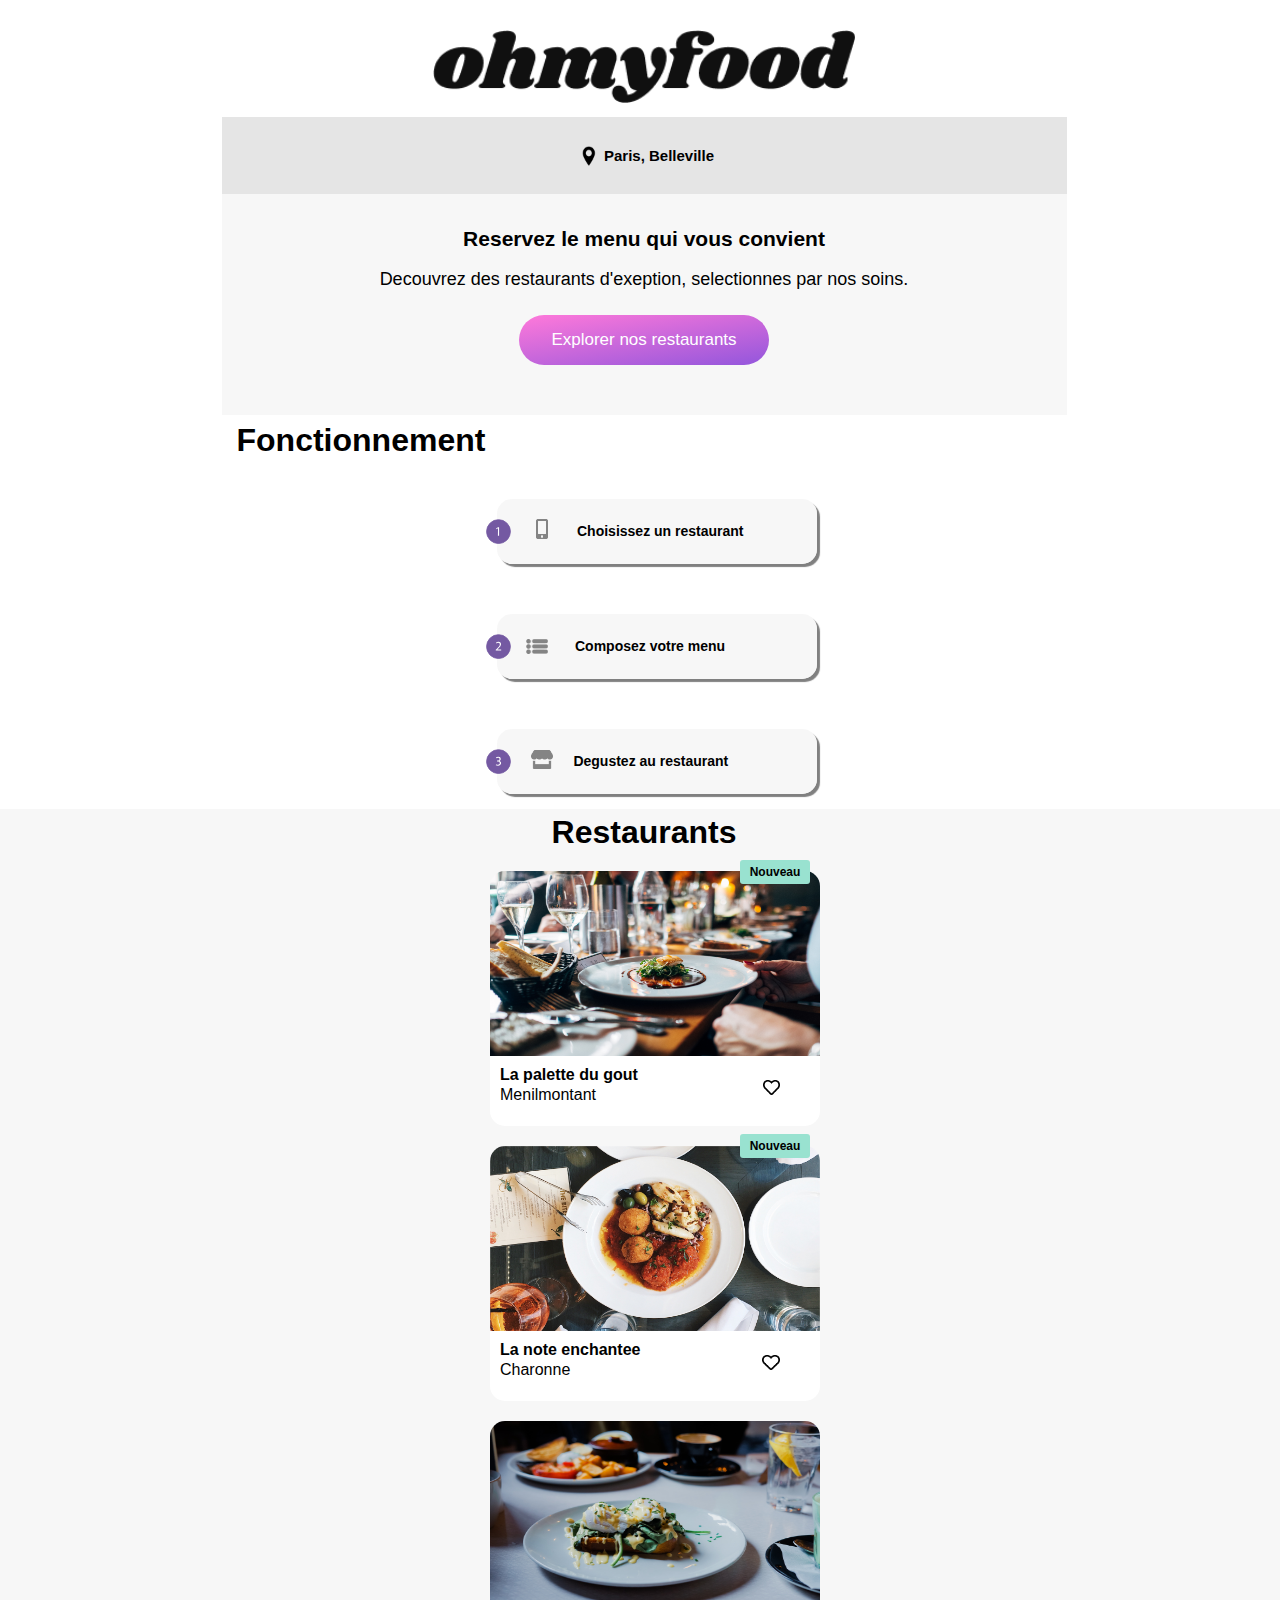
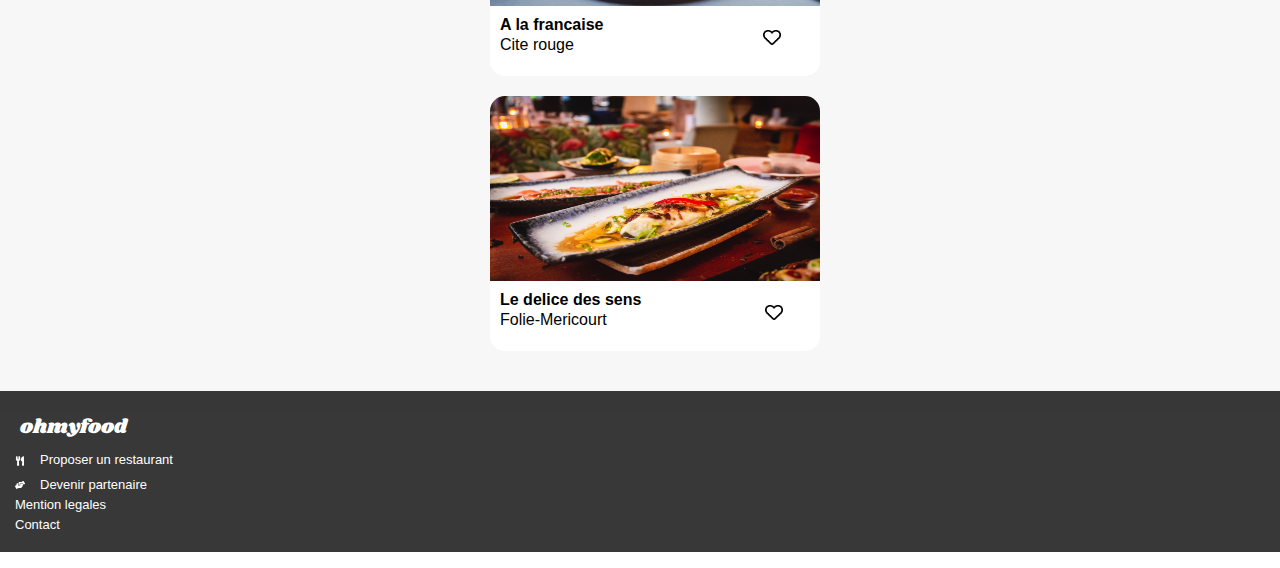
==== commit 6ebb0f85: "animation sur tout les menu et modification de quelque propriete en html" ====
--- a/index.html
+++ b/index.html
@@ -5,6 +5,7 @@
   <link rel="preconnect" href="https://fonts.gstatic.com"> 
 <link href="https://fonts.googleapis.com/css2?family=Shrikhand&display=swap" rel="stylesheet">
   <link rel="stylesheet" href="style.css">
+  <link rel="stylesheet" href="keyframes.css">
   <meta charset="UTF-8">
   <meta http-equiv="X-UA-Compatible" content="IE=edge">
   <meta name="viewport" content="width=device-width, initial-scale=1.0">
@@ -13,7 +14,7 @@
 <body>
   <div class="spinner"></div> 
   <header>
-    <img class="logo-chaine" src="images/logo/ohmyfood.png" alt="logo de la chaine">
+    <div class="div-logo-chaine"><img class="logo-chaine" src="images/logo/ohmyfood.png" alt="logo de la chaine"></div>
     <div class="maps-position">
       <div class="bloc-maps-logo"><img class="logo-position-maps" src="images/logo/positionnement.png" alt="positionnement">
         <p class="text-maps"><b>Paris, Belleville</b> </p>
@@ -61,11 +62,11 @@
   </header>
   <section class="bloc-restauration">
     <h1 class="h1-restaurant">Restaurants</h1>
-    <article class="dif-article-restaurant">
+    <article class="div-article-restaurant">
       <div class="ensembles-div-restaurant">
         <p class="icone-nouveau-1"><b>Nouveau</b> </p>
         <div class="div-la-palette-du-gout">
-          <img class="la-palette-du-gout" src="images/restaurants/jay-wennington-N_Y88TWmGwA-unsplash.jpg" height="200px" width="330px" alt="la palette du gout">
+          <a href="lapalettedugout.html"><img class="la-palette-du-gout" src="images/restaurants/jay-wennington-N_Y88TWmGwA-unsplash.jpg" height="200px" width="330px" alt="la palette du gout"></a>
           <div class="bloc-p-la-palette-du-gout">
             <p class="p-la-palette-du-gout"><b>La palette du gout</b><br>Menilmontant</p>
             <span class="activation-effet-1"><img class="coeur-1" src="images/logo/coeur.png" height="15px" alt="coeur"> 
@@ -75,7 +76,7 @@
         <p class="icone-nouveau-2"><b>Nouveau</b> </p>
         <div class="div-la-note-enchantee">
           
-          <img class="la-note-enchantee" src="images/restaurants/stil-u2Lp8tXIcjw-unsplash.jpg" height="200px" alt="la note enchantee">
+          <a href="lanoteenchantee.html"><img class="la-note-enchantee" src="images/restaurants/stil-u2Lp8tXIcjw-unsplash.jpg" height="200px" alt="la note enchantee"></a>
           <div class="bloc-p-la-note-enchantee">
             <p class="p-la-note-enchantee"><b>La note enchantee</b><br>Charonne</p>
             <span class="activation-effet-2"><img class="coeur-2" src="images/logo/coeur.png" height="15px" alt="coeur">
@@ -83,7 +84,7 @@
           </div>
         </div>
         <div class="div-a-la-francaise">
-          <img class="A-la-francaise" src="images/restaurants/toa-heftiba-DQKerTsQwi0-unsplash.jpg" height="200px" alt="A la francaise">
+          <a href="alafrancaise.html"><img class="A-la-francaise" src="images/restaurants/toa-heftiba-DQKerTsQwi0-unsplash.jpg" height="200px" alt="A la francaise"></a>
           <div class="bloc-p-a-la-francaise">
             <p class="p-a-la-francaise"><b>A la francaise</b><br> Cite rouge</p>
             <span class="activation-effet-3"><img class="coeur-3" src="images/logo/coeur.png" height="15px" alt="coeur">
@@ -91,7 +92,7 @@
           </div>
         </div>
         <div class="div-le-delice-des-sens">
-          <img class="le-delice-des-sens" src="images/restaurants/louis-hansel-shotsoflouis-qNBGVyOCY8Q-unsplash.jpg" height="200px" alt="le delice des sens">
+          <a href="ledelicedessens.html"><img class="le-delice-des-sens" src="images/restaurants/louis-hansel-shotsoflouis-qNBGVyOCY8Q-unsplash.jpg" height="200px" alt="le delice des sens"></a>
           <div class="bloc-p-le-delice-des-sens">
             <p class="p-le-delice-des-sens"><b>Le delice des sens</b><br>Folie-Mericourt</p>
             <span class="activation-effet-4"><img class="coeur-4" src="images/logo/coeur.png" height="15px" alt="coeur">
--- a/style.css
+++ b/style.css
@@ -2,14 +2,16 @@
   margin-top: -8px;
   margin-left: -8px;
 }
-body{
-  width: 100vh;
-height: 100vh;
+body {
+  width: 100%;
+  height: 100%;
+  /* animation:opacity 500ms 1000ms linear both; */
+ 
 }
 
 /*header*/
- 
-/* .spinner {
+
+ /* .spinner {
   position: fixed;
   z-index: 999;
   overflow: show;
@@ -20,6 +22,7 @@
   right: 0;
   width: 50px;
   height: 50px;
+   animation:opacity-inverse 600ms 6000ms linear both;
   
 }
 .spinner:before{
@@ -42,49 +45,35 @@
   width: 50px;
   height: 50px;
   margin-top: -0.5em;
-
   border: 15px solid rgb(138, 0, 180);
   border-radius: 100%;
   border-bottom-color: transparent;
-  -webkit-animation: spinner 1s linear 0s infinite;
   animation: spinner 1s linear 0s infinite;
 
 
-}
-
-@keyframes spinner {
-  0% {
-    -webkit-transform: rotate(0deg);
-    -moz-transform: rotate(0deg);
-    -ms-transform: rotate(0deg);
-    -o-transform: rotate(0deg);
-    transform: rotate(0deg);
-  }
-  100% {
-    
-    -webkit-transform: rotate(360deg);
-    -moz-transform: rotate(360deg);
-    -ms-transform: rotate(360deg);
-    -o-transform: rotate(360deg);
-    transform: rotate(360deg);
-  }
 } */
-  
-
-
-
 
 header {
-  margin: 0px;
-  width: 375px;
+    height: 100%;
+    width: 100%;
+    max-width: 845px;
+    margin: 0px auto;
+    align-items: center;
+    justify-content: center;
+    position: relative;
+}
+
+.div-logo-chaine{
+  width: 100%;
   height: auto;
-}
+  text-align: center
+}
+
 
 .logo-chaine {
-  justify-content: center;
-  margin: 10px 0px 5px 115px;
-  text-align: center;
-  width: 160px;
+  margin-top: 30px;
+  margin-bottom: 10px;
+  width: 50%;
 }
 
 .maps-position {
@@ -99,22 +88,26 @@
 }
 
 .bloc-maps-logo {
-  width: 375px;
-  justify-content: center;
-  text-align: center;
-  align-items: center;
-  display: flex;
+      width: 100%;
+    padding: 15px 0px;
+    display: flex;
+    justify-items: center;
+    justify-content: center;
+    align-items: center;
+    background-color: #e5e5e5;
 }
 
 .text-maps {
   font-size: 15px;
-  font-family: -apple-system, BlinkMacSystemFont, "Segoe UI", Roboto, Oxygen,
-    Ubuntu, Cantarell, "Open Sans", "Helvetica Neue", sans-serif;
+  font-family: -apple-system, BlinkMacSystemFont, 'Segoe UI',
+    Roboto, Oxygen, Ubuntu, Cantarell, 'Open Sans',
+    'Helvetica Neue', sans-serif;
   text-align: center;
   display: flex;
 }
 
 .bloc-reserve-et-bouton {
+  width: 100%;
   background: rgba(245, 245, 245, 0.801);
   align-items: center;
   display: inline-block;
@@ -122,19 +115,20 @@
 
 .h1-reserver {
   font-size: 21px;
-  font-family: -apple-system, BlinkMacSystemFont, "Segoe UI", Roboto, Oxygen,
-    Ubuntu, Cantarell, "Open Sans", "Helvetica Neue", sans-serif;
+  font-family: -apple-system, BlinkMacSystemFont, 'Segoe UI',
+    Roboto, Oxygen, Ubuntu, Cantarell, 'Open Sans',
+    'Helvetica Neue', sans-serif;
   margin-top: 33px;
   margin-bottom: 10px;
-  margin-left: 35px;
-  width: 300px;
+  width: 100%;
   text-align: center;
   align-items: center;
 }
 
 .p-h1 {
-  font-family: -apple-system, BlinkMacSystemFont, "Segoe UI", Roboto, Oxygen,
-    Ubuntu, Cantarell, "Open Sans", "Helvetica Neue", sans-serif;
+  font-family: -apple-system, BlinkMacSystemFont, 'Segoe UI',
+    Roboto, Oxygen, Ubuntu, Cantarell, 'Open Sans',
+    'Helvetica Neue', sans-serif;
   font-size: 18px;
   margin-bottom: 25px;
   align-items: center;
@@ -142,8 +136,9 @@
 }
 
 .bouton-explorer {
-  font-family: -apple-system, BlinkMacSystemFont, "Segoe UI", Roboto, Oxygen,
-    Ubuntu, Cantarell, "Open Sans", "Helvetica Neue", sans-serif;
+  font-family: -apple-system, BlinkMacSystemFont, 'Segoe UI',
+    Roboto, Oxygen, Ubuntu, Cantarell, 'Open Sans',
+    'Helvetica Neue', sans-serif;
   margin-bottom: 50px;
   text-align: center;
 }
@@ -171,13 +166,22 @@
 }
 
 .ensemble-nav {
+  width: 100%;
+  display: flex;
+  flex-direction: column;
+  align-items: center;
   height: 350px;
+  margin-top: 0px;
+  padding-top: 0px;
 }
 
 .h1-fonctionnement {
-  margin-left: 15px;
-  font-family: -apple-system, BlinkMacSystemFont, "Segoe UI", Roboto, Oxygen,
-    Ubuntu, Cantarell, "Open Sans", "Helvetica Neue", sans-serif;
+  margin-top: 7px;
+  margin-bottom: 0px;
+  margin-left: 15px;
+  font-family: -apple-system, BlinkMacSystemFont, 'Segoe UI',
+    Roboto, Oxygen, Ubuntu, Cantarell, 'Open Sans',
+    'Helvetica Neue', sans-serif;
 }
 /* navigation phone*/
 
@@ -230,8 +234,9 @@
 }
 
 .p-portable {
-  font-family: -apple-system, BlinkMacSystemFont, "Segoe UI", Roboto, Oxygen,
-    Ubuntu, Cantarell, "Open Sans", "Helvetica Neue", sans-serif;
+  font-family: -apple-system, BlinkMacSystemFont, 'Segoe UI',
+    Roboto, Oxygen, Ubuntu, Cantarell, 'Open Sans',
+    'Helvetica Neue', sans-serif;
   margin-left: 29px;
 }
 
@@ -280,8 +285,9 @@
 }
 
 .p-composez {
-  font-family: -apple-system, BlinkMacSystemFont, "Segoe UI", Roboto, Oxygen,
-    Ubuntu, Cantarell, "Open Sans", "Helvetica Neue", sans-serif;
+  font-family: -apple-system, BlinkMacSystemFont, 'Segoe UI',
+    Roboto, Oxygen, Ubuntu, Cantarell, 'Open Sans',
+    'Helvetica Neue', sans-serif;
   margin-left: 27px;
 }
 
@@ -332,28 +338,47 @@
 }
 
 .p-boutique {
-  font-family: -apple-system, BlinkMacSystemFont, "Segoe UI", Roboto, Oxygen,
-    Ubuntu, Cantarell, "Open Sans", "Helvetica Neue", sans-serif;
+  font-family: -apple-system, BlinkMacSystemFont, 'Segoe UI',
+    Roboto, Oxygen, Ubuntu, Cantarell, 'Open Sans',
+    'Helvetica Neue', sans-serif;
   margin-left: 20px;
 }
 
 /*section restauration*/
 
+.ensembles-div-restaurant {
+ height: 1100px;
+}
+
+.div-article-restauration {
+  width: 100%;
+margin: 0px auto;
+padding: 15px 0px;
+display: flex;
+flex-direction: column;
+align-items: center;
+justify-content: space-between;
+}
+
 .bloc-restauration {
-  display: flex;
-  flex-direction: column;
-  width: 375px;
-  height: 1250px;
+  width: 100%;
+margin: 0px auto;
+padding: 5px 0px;
+display: flex;
+flex-direction: column;
+align-items: center;
+justify-content: space-between;
   background: rgba(245, 245, 245, 0.801);
 }
 
 .h1-restaurant {
-  font-family: -apple-system, BlinkMacSystemFont, "Segoe UI", Roboto, Oxygen,
-    Ubuntu, Cantarell, "Open Sans", "Helvetica Neue", sans-serif;
+  font-family: -apple-system, BlinkMacSystemFont, 'Segoe UI',
+    Roboto, Oxygen, Ubuntu, Cantarell, 'Open Sans',
+    'Helvetica Neue', sans-serif;
   margin-top: 0px;
-  padding-top: 40px;
-  margin-left: 15px;
+  margin-left: 0px;
   margin-bottom: 0px;
+  text-align: right;
 }
 
 /* Restaurant*/
@@ -378,19 +403,20 @@
 }
 
 .icone-nouveau-1 {
-  font-family: -apple-system, BlinkMacSystemFont, "Segoe UI", Roboto, Oxygen,
-    Ubuntu, Cantarell, "Open Sans", "Helvetica Neue", sans-serif;
+  font-family: -apple-system, BlinkMacSystemFont, 'Segoe UI',
+    Roboto, Oxygen, Ubuntu, Cantarell, 'Open Sans',
+    'Helvetica Neue', sans-serif;
   margin-left: 272px;
   margin-top: 15px;
-  top: 890px;
+  top: 845px;
   margin-bottom: 0px;
   padding-top: 5px;
   padding-bottom: 5px;
   font-size: 12px;
   position: absolute;
   z-index: 10;
-  color: green;
-  background-color: #88f1c9;
+  color: black;
+  background-color: #99e2d0;
   width: 70px;
   text-align: center;
   border-radius: 3px;
@@ -412,8 +438,9 @@
 
 .p-la-palette-du-gout {
   margin-top: 5px;
-  font-family: -apple-system, BlinkMacSystemFont, "Segoe UI", Roboto, Oxygen,
-    Ubuntu, Cantarell, "Open Sans", "Helvetica Neue", sans-serif;
+  font-family: -apple-system, BlinkMacSystemFont, 'Segoe UI',
+    Roboto, Oxygen, Ubuntu, Cantarell, 'Open Sans',
+    'Helvetica Neue', sans-serif;
 }
 
 .coeur-1 {
@@ -450,19 +477,20 @@
 }
 
 .icone-nouveau-2 {
-  font-family: -apple-system, BlinkMacSystemFont, "Segoe UI", Roboto, Oxygen,
-    Ubuntu, Cantarell, "Open Sans", "Helvetica Neue", sans-serif;
+  font-family: -apple-system, BlinkMacSystemFont, 'Segoe UI',
+    Roboto, Oxygen, Ubuntu, Cantarell, 'Open Sans',
+    'Helvetica Neue', sans-serif;
   margin-left: 272px;
   margin-top: 15px;
-  top: 1164px;
+  top: 1119px;
   margin-bottom: 0px;
   padding-top: 5px;
   padding-bottom: 5px;
   font-size: 12px;
   position: absolute;
   z-index: 10;
-  color: green;
-  background-color: #88f1c9;
+  color: black;
+  background-color: #99e2d0;
   width: 70px;
   text-align: center;
   border-radius: 3px;
@@ -485,8 +513,9 @@
 
 .p-la-note-enchantee {
   margin-top: 5px;
-  font-family: -apple-system, BlinkMacSystemFont, "Segoe UI", Roboto, Oxygen,
-    Ubuntu, Cantarell, "Open Sans", "Helvetica Neue", sans-serif;
+  font-family: -apple-system, BlinkMacSystemFont, 'Segoe UI',
+    Roboto, Oxygen, Ubuntu, Cantarell, 'Open Sans',
+    'Helvetica Neue', sans-serif;
 }
 
 .coeur-2 {
@@ -537,8 +566,9 @@
 }
 .p-a-la-francaise {
   margin-top: 5px;
-  font-family: -apple-system, BlinkMacSystemFont, "Segoe UI", Roboto, Oxygen,
-    Ubuntu, Cantarell, "Open Sans", "Helvetica Neue", sans-serif;
+  font-family: -apple-system, BlinkMacSystemFont, 'Segoe UI',
+    Roboto, Oxygen, Ubuntu, Cantarell, 'Open Sans',
+    'Helvetica Neue', sans-serif;
 }
 .coeur-3 {
   margin-left: 160px;
@@ -588,8 +618,9 @@
 
 .p-le-delice-des-sens {
   margin-top: 5px;
-  font-family: -apple-system, BlinkMacSystemFont, "Segoe UI", Roboto, Oxygen,
-    Ubuntu, Cantarell, "Open Sans", "Helvetica Neue", sans-serif;
+  font-family: -apple-system, BlinkMacSystemFont, 'Segoe UI',
+    Roboto, Oxygen, Ubuntu, Cantarell, 'Open Sans',
+    'Helvetica Neue', sans-serif;
 }
 .coeur-4 {
   margin-left: 124px;
@@ -613,7 +644,7 @@
 
 .div-footer {
   background: #141414d8;
-  width: 375px;
+  width: 100%;
   height: 160px;
   padding-top: 1px;
   margin-top: -20px;
@@ -621,7 +652,7 @@
 
 .logo-de-la-chaine-footer {
   margin-bottom: 10px;
-  font-family: "Shrikhand", cursive;
+  font-family: 'Shrikhand', cursive;
   font-size: 20px;
   width: 175px;
   color: white;
@@ -642,8 +673,9 @@
   margin: 0px;
   margin-bottom: 10px;
   font-size: 13px;
-  font-family: -apple-system, BlinkMacSystemFont, "Segoe UI", Roboto, Oxygen,
-    Ubuntu, Cantarell, "Open Sans", "Helvetica Neue", sans-serif;
+  font-family: -apple-system, BlinkMacSystemFont, 'Segoe UI',
+    Roboto, Oxygen, Ubuntu, Cantarell, 'Open Sans',
+    'Helvetica Neue', sans-serif;
   margin-left: 15px;
   color: white;
 }
@@ -657,8 +689,9 @@
 .p-poignet-de-mains {
   margin: 0px;
   font-size: 13px;
-  font-family: -apple-system, BlinkMacSystemFont, "Segoe UI", Roboto, Oxygen,
-    Ubuntu, Cantarell, "Open Sans", "Helvetica Neue", sans-serif;
+  font-family: -apple-system, BlinkMacSystemFont, 'Segoe UI',
+    Roboto, Oxygen, Ubuntu, Cantarell, 'Open Sans',
+    'Helvetica Neue', sans-serif;
   margin-left: 15px;
   color: white;
 }
@@ -668,8 +701,9 @@
   margin-left: 15px;
   margin-bottom: 0px;
   font-size: 13px;
-  font-family: -apple-system, BlinkMacSystemFont, "Segoe UI", Roboto, Oxygen,
-    Ubuntu, Cantarell, "Open Sans", "Helvetica Neue", sans-serif;
+  font-family: -apple-system, BlinkMacSystemFont, 'Segoe UI',
+    Roboto, Oxygen, Ubuntu, Cantarell, 'Open Sans',
+    'Helvetica Neue', sans-serif;
   color: white;
 }
 
@@ -677,7 +711,8 @@
   margin-top: 5px;
   margin-left: 15px;
   font-size: 13px;
-  font-family: -apple-system, BlinkMacSystemFont, "Segoe UI", Roboto, Oxygen,
-    Ubuntu, Cantarell, "Open Sans", "Helvetica Neue", sans-serif;
+  font-family: -apple-system, BlinkMacSystemFont, 'Segoe UI',
+    Roboto, Oxygen, Ubuntu, Cantarell, 'Open Sans',
+    'Helvetica Neue', sans-serif;
   color: white;
 }
--- a/keyframes.css
+++ b/keyframes.css
@@ -0,0 +1,125 @@
+@keyframes derouler {
+  0% {
+    transform: scaleX(0);
+  }
+
+  100% {
+    transform: scaleX(1.2);
+  }
+}
+@keyframes translation-bloc {
+  0%{
+transition: transform scale(0ms);
+opacity:0;
+  }
+  50%{
+  transition: transform scale(1000ms);
+  opacity: 0.5;
+  }
+
+100%{
+transition: transform scale(2000ms);
+opacity: 1;
+}
+
+}
+
+@keyframes opacity {
+  0% {
+    opacity: 0;
+  }
+  100% {
+    opacity: 1;
+  }
+}
+
+@keyframes opacity-inverse {
+  0% {
+    opacity: 1;
+  }
+  100% {
+    opacity: 0;
+  }
+}
+
+@keyframes translation {
+  0% {
+    translate: 0;
+  }
+  100% {
+    translate: -20%;
+  }
+}
+@keyframes spinner {
+  0% {
+    transform: rotate(0deg);
+  }
+  100% {
+    transform: rotate(360deg);
+  }
+}
+/* GENERIQUE */
+
+.bouton-validation {
+  position: absolute;
+  height: 80px;
+  width: 20%;
+  padding: 0px 10px;
+  display: flex;
+  align-items: center;
+  justify-content: center;
+  right: 0px;
+  top: 0px;
+  transform-origin: right;
+  color: #fff;
+  background-color: #99e2d0;
+  border-radius: 0px 14px 14px 0px;
+  font-size: 18px;
+  opacity: 0;
+  animation: derouler 200ms 0ms linear both;
+}
+
+.validation {
+  height: 12px;
+  transform: rotate(360deg);
+  transition: transform 0ms 0ms linear both;
+}
+
+h4{
+ 
+  display: block;
+font-size: 1.17em;
+font-weight: bold;
+margin-block-start: 1em;
+margin-block-end: 1em;
+}
+
+
+h4.p-titre{
+  font-size: 1em;
+overflow: hidden; 
+text-overflow: ellipsis;
+white-space: nowrap;
+flex-shrink: 0;
+ margin-top: 0px;
+ margin-bottom: 0px;
+ margin-left: 10px;
+}
+
+h4.p-titre-prix{
+font-size: 0.8em;
+width: 30%;
+padding-left: 20%;
+padding-right: 2%;
+text-align: center;
+}
+
+h5{
+font-weight: 100;
+white-space: nowrap;
+overflow: hidden;
+text-overflow: ellipsis;
+margin-top: 0px;
+margin-bottom: 0px;
+margin-left: 10px;
+}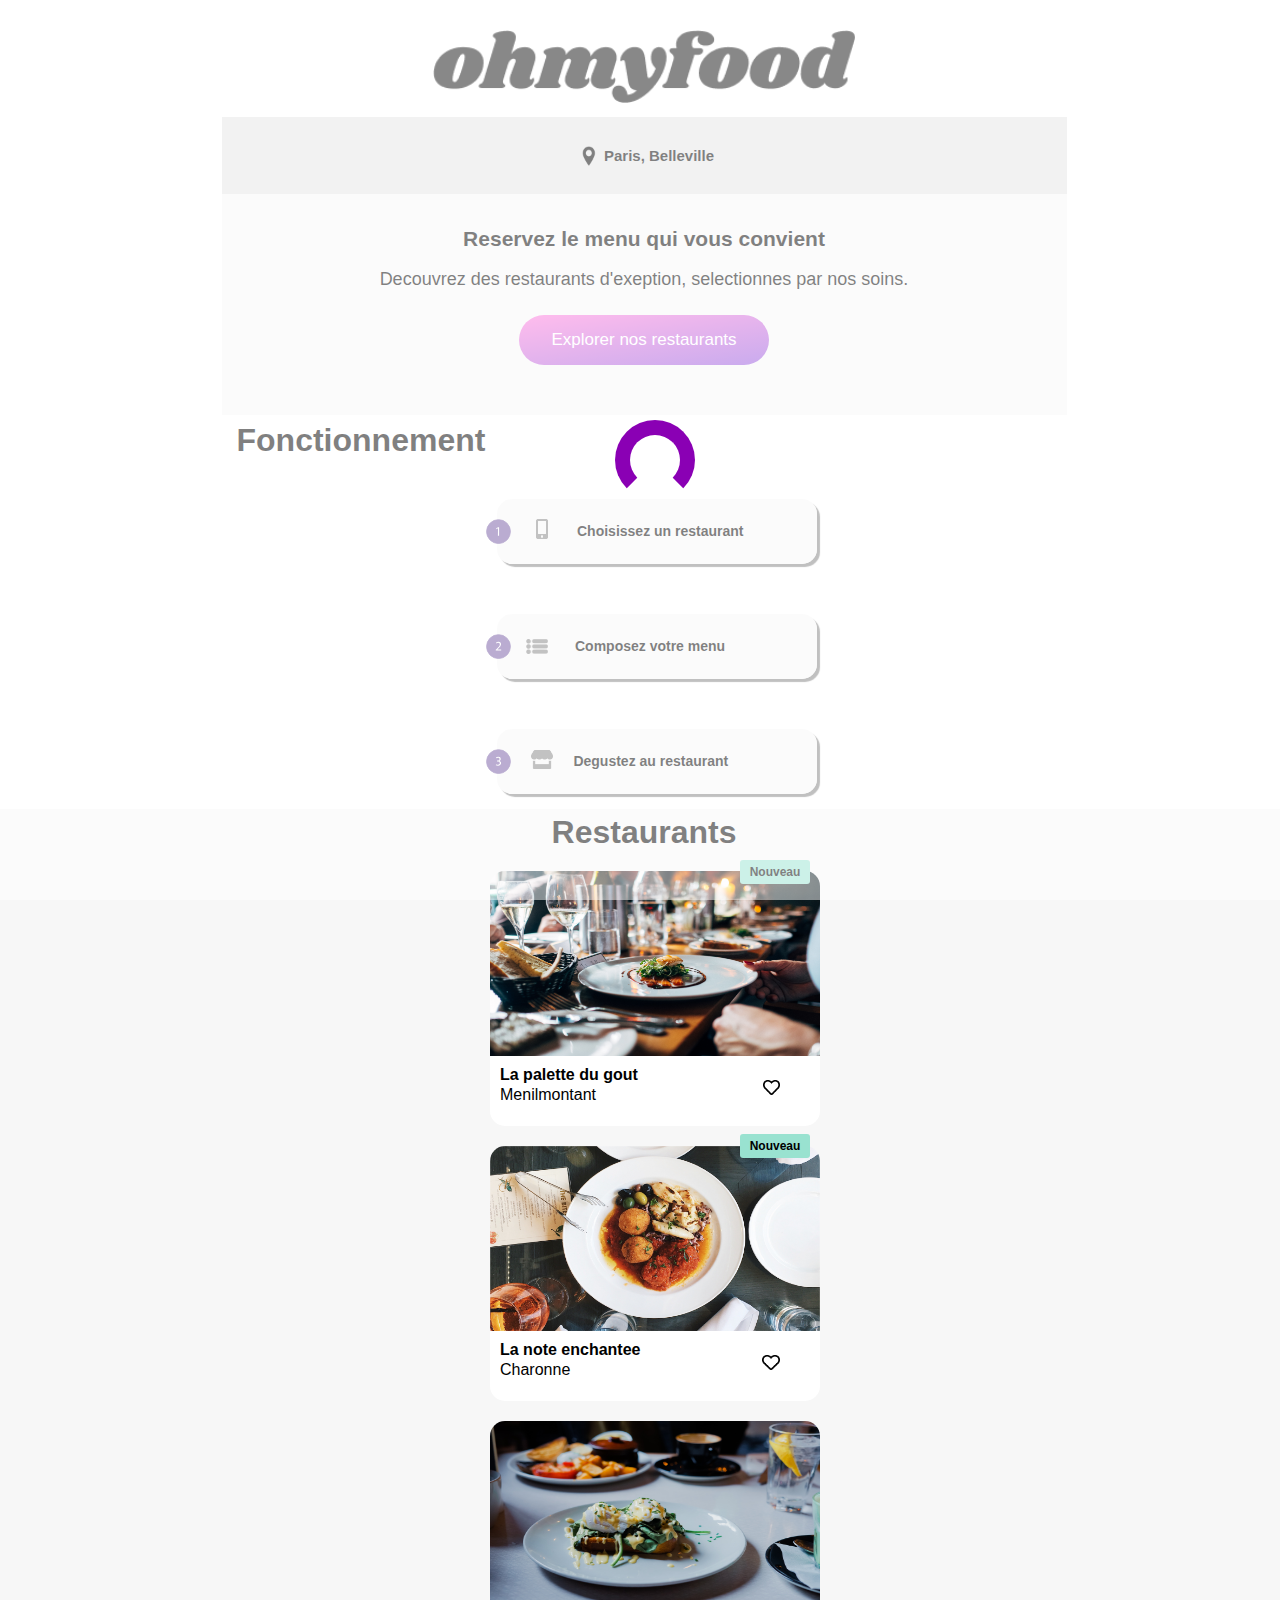
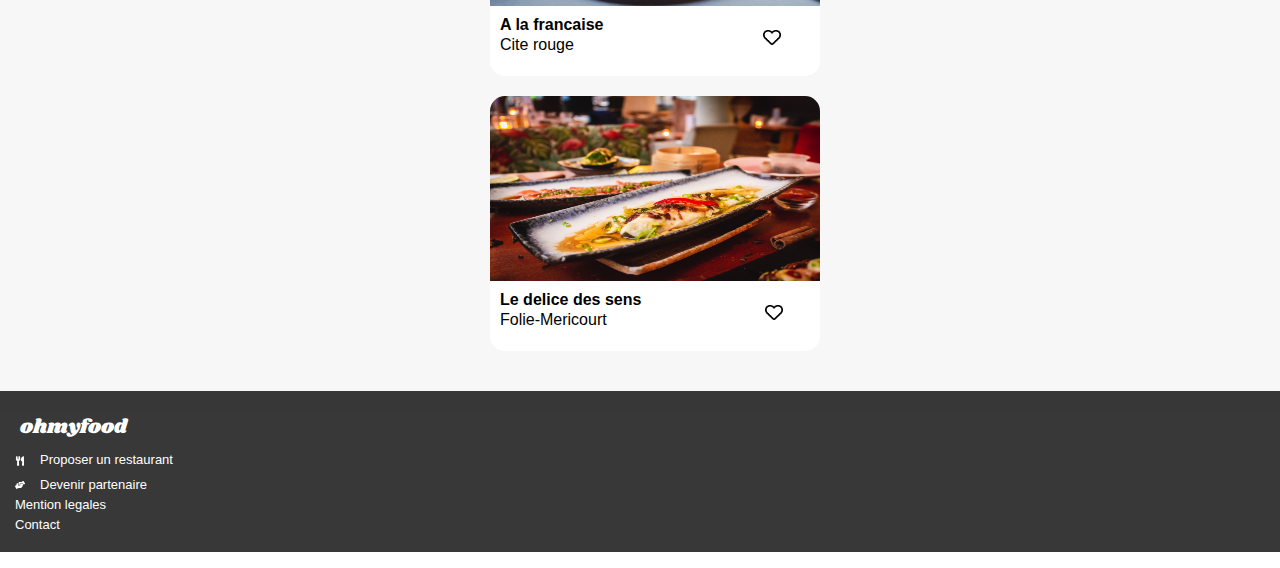
==== commit 371d2f2f: "modification au niveau du spinner" ====
--- a/index.html
+++ b/index.html
@@ -12,7 +12,8 @@
   <title>OhmyFood</title>
 </head>
 <body>
-  <div class="spinner"></div> 
+  <div class="container-spinner">
+  <div class="spinner"></div></div> 
   <header>
     <div class="div-logo-chaine"><img class="logo-chaine" src="images/logo/ohmyfood.png" alt="logo de la chaine"></div>
     <div class="maps-position">
--- a/style.css
+++ b/style.css
@@ -11,9 +11,12 @@
 
 /*header*/
 
- /* .spinner {
+
+
+
+
+   .spinner {
   position: fixed;
-  z-index: 999;
   overflow: show;
   margin: auto;
   top: 0;
@@ -22,19 +25,18 @@
   right: 0;
   width: 50px;
   height: 50px;
-   animation:opacity-inverse 600ms 6000ms linear both;
+    
   
 }
-.spinner:before{
-    
-  content: '';
-display: block;
+.container-spinner {
+z-index: 999;
 position: fixed;
 top: 0;
 left: 0;
 width: 100%;
 height: 100%;
 background-color: rgba(255,255,255,0.5);
+ animation:opacity  6000ms forwards;
 }
 
 
@@ -51,7 +53,7 @@
   animation: spinner 1s linear 0s infinite;
 
 
-} */
+} 
 
 header {
     height: 100%;
--- a/keyframes.css
+++ b/keyframes.css
@@ -25,22 +25,15 @@
 }
 
 @keyframes opacity {
-  0% {
-    opacity: 0;
+  0%,99% {
+    transform: scale(1);
   }
   100% {
-    opacity: 1;
+    transform: scale(0);
   }
 }
 
-@keyframes opacity-inverse {
-  0% {
-    opacity: 1;
-  }
-  100% {
-    opacity: 0;
-  }
-}
+
 
 @keyframes translation {
   0% {
@@ -52,12 +45,18 @@
 }
 @keyframes spinner {
   0% {
+  
     transform: rotate(0deg);
   }
   100% {
+    
+    
     transform: rotate(360deg);
   }
+
+
 }
+
 /* GENERIQUE */
 
 .bouton-validation {
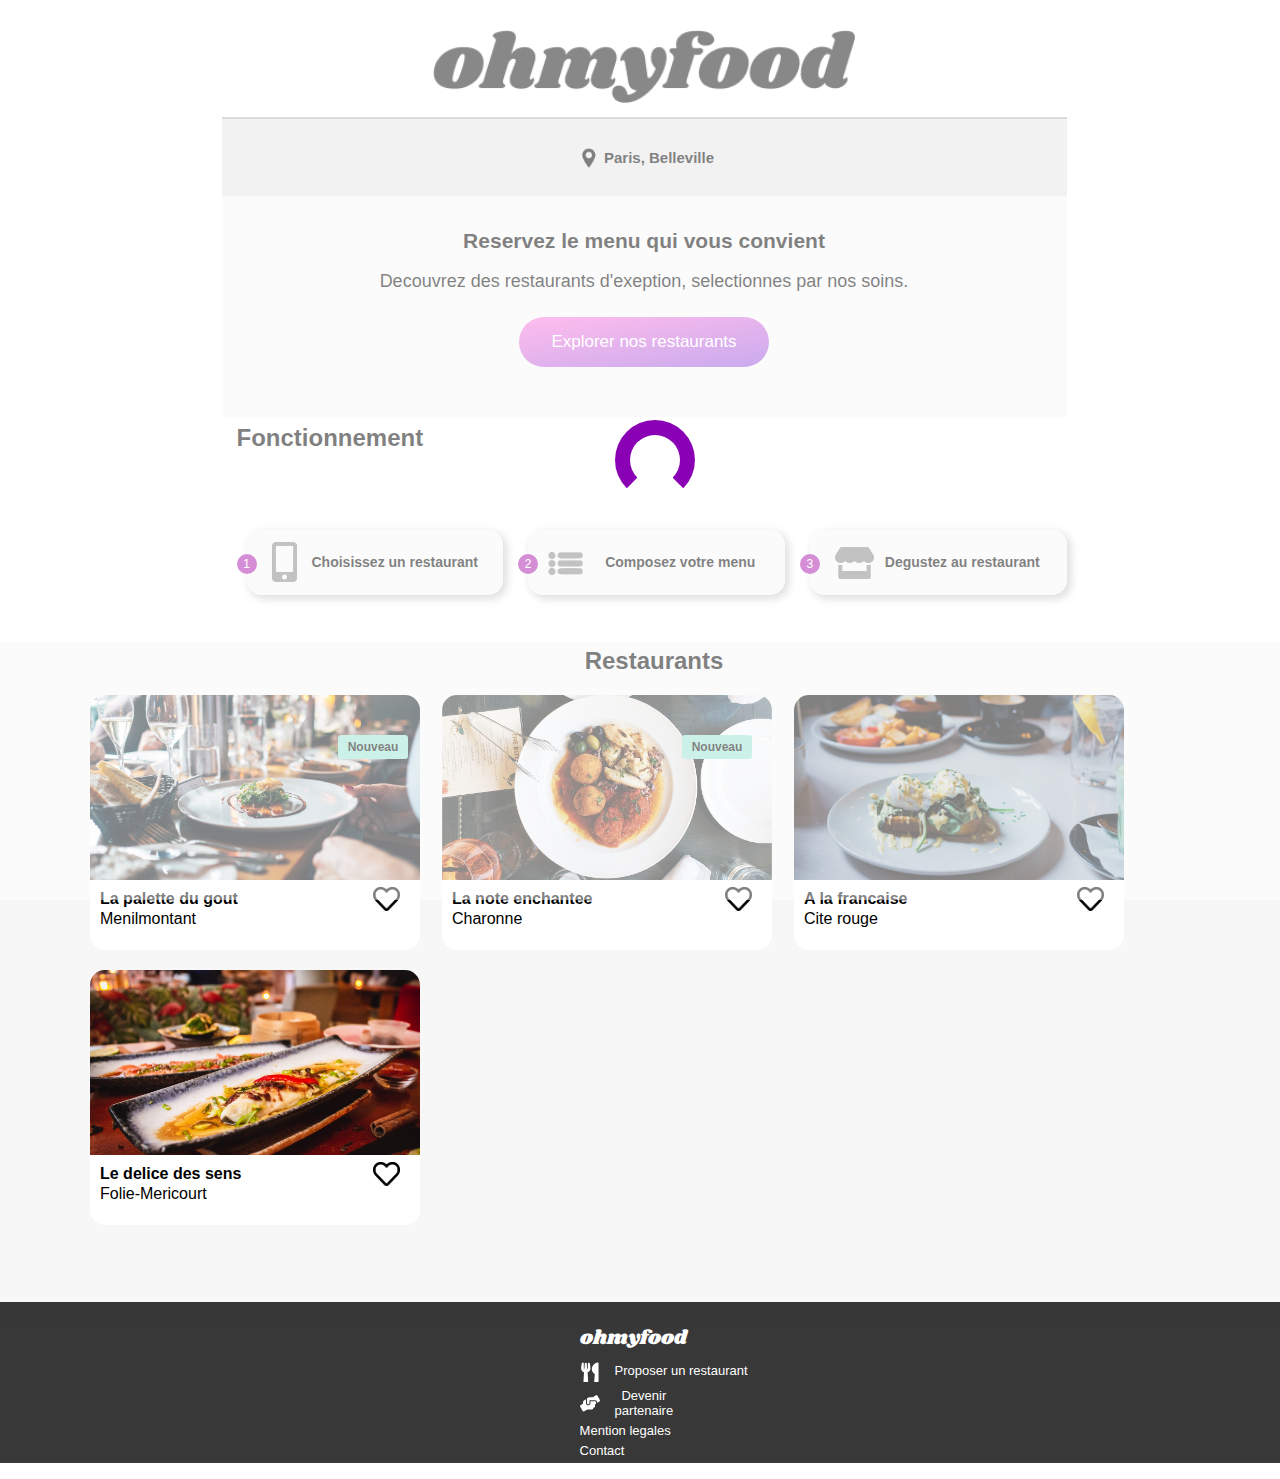
==== commit 3c0e1bee: "modifications de plusieurs elements" ====
--- a/index.html
+++ b/index.html
@@ -1,124 +1,139 @@
 <!DOCTYPE html>
 <html lang="fr">
+
 <head>
-  <link rel="stylesheet" href="https://stackpath.bootstrapcdn.com/font-awesome/4.7.0/css/font-awesome.min.css">
-  <link rel="preconnect" href="https://fonts.gstatic.com"> 
-<link href="https://fonts.googleapis.com/css2?family=Shrikhand&display=swap" rel="stylesheet">
-  <link rel="stylesheet" href="style.css">
-  <link rel="stylesheet" href="keyframes.css">
-  <meta charset="UTF-8">
-  <meta http-equiv="X-UA-Compatible" content="IE=edge">
-  <meta name="viewport" content="width=device-width, initial-scale=1.0">
-  <title>OhmyFood</title>
+    <link rel="stylesheet" href="https://stackpath.bootstrapcdn.com/font-awesome/4.7.0/css/font-awesome.min.css">
+    <link rel="preconnect" href="https://fonts.gstatic.com">
+    <link href="https://fonts.googleapis.com/css2?family=Shrikhand&display=swap" rel="stylesheet">
+    <link rel="stylesheet" href="style.css">
+    <link rel="stylesheet" href="keyframes.css">
+    <meta charset="UTF-8">
+    <meta http-equiv="X-UA-Compatible" content="IE=edge">
+    <meta name="viewport" content="width=device-width, initial-scale=1.0">
+    <title>OhmyFood</title>
 </head>
+
 <body>
-  <div class="container-spinner">
-  <div class="spinner"></div></div> 
-  <header>
-    <div class="div-logo-chaine"><img class="logo-chaine" src="images/logo/ohmyfood.png" alt="logo de la chaine"></div>
-    <div class="maps-position">
-      <div class="bloc-maps-logo"><img class="logo-position-maps" src="images/logo/positionnement.png" alt="positionnement">
-        <p class="text-maps"><b>Paris, Belleville</b> </p>
-      </div>
+    <div class="container-spinner">
+        <div class="spinner"></div>
     </div>
-    <div class="bloc-reserve-et-bouton">
-      <h1 class="h1-reserver">Reservez le menu qui vous convient</h1>
-      <p class="p-h1">Decouvrez des restaurants d'exeption, selectionnes par nos soins.</p>
-      <div>
-        <div class="bouton-explorer">
-          <button><p class="p-button-explorer"> Explorer nos restaurants</p></button>
+    <header>
+        <div class="div-logo-chaine"><img class="logo-chaine" src="images/logo/ohmyfood.png" alt="logo de la chaine"></div>
+        <div class="maps-position">
+            <div class="bloc-maps-logo"><img class="logo-position-maps" src="images/logo/positionnement.png" alt="positionnement">
+                <p class="text-maps"><b>Paris, Belleville</b> </p>
+            </div>
         </div>
-      </div>
-    </div>
-    <nav>
-      <div class="titre-fonctionnement">
-        <h1 class="h1-fonctionnement">Fonctionnement</h1>
-      </div>
-    <div class="ensemble-nav">
-      <div class="menu-nav-phone">
-        <div class="nav-phone">
-          <img class="numero-1" src="images/logo/numero-1.svg" height="25px" alt="numero-1">
-          <span><img class="portable" src="images/logo/mobile.png "  height="30px" alt="portable">
-            <img class="portable-1" src="images/logo/mobile-alt-solid-1.png "  height="30px" alt="portable-1-violet"></span> <p class="p-portable"><b>Choisissez un restaurant</b> </p>
-          
-          
+        <div class="bloc-reserve-et-bouton">
+            <h2 class="h2-reserver">Reservez le menu qui vous convient</h2>
+            <p class="p-h2">Decouvrez des restaurants d'exeption, selectionnes par nos soins.</p>
+            <div>
+                <div class="bouton-explorer">
+                    <button class="p-button-explorer">Explorer nos restaurants</button>
+                </div>
+            </div>
         </div>
-      </div>
-      <div class="menu-nav-deroule">
-        <div class="nav-deroule">
-         <img class="numero-2" src="images/logo/numero-2.svg" height="25px" alt="numero-2">
-         <span></span><img class="menu-deroule" src="images/logo/bars icone.png" height="25px" alt="menu deroule"> 
-         <img class="menu-deroule-1" src="images/logo/bars-icone-1.png" height="16px" alt="barre derouler violet"></span><p class="p-composez"> <b>Composez votre menu</b>  </p>
+        <nav>
+            <div class="titre-fonctionnement">
+                <h2 class="h2-fonctionnement">Fonctionnement</h2>
+            </div>
+            <div class="ensemble-nav">
+                <div class="menu-nav-steps">
+                    <div class="step-number">1</div>
+                    <div class="nav-phone">
+                        <div class="img-steps-ctnr">
+                            <img class="img-steps-not-hover" src="images/logo/mobile.png" alt="portable">
+                            <img class="img-steps-hover" src="images/logo/mobile-alt-solid-1.png" alt="portable-1-violet">
+                        </div>
+                        <p class="p-portable">
+                            <b>Choisissez un restaurant</b>
+                        </p>
+                    </div>
+                </div>
+                <div class="menu-nav-steps">
+                    <div class="step-number">2</div>
+                    <div class="nav-deroule">
+                        <div class="img-steps-ctnr">
+                            <img class="img-steps-hover" src="images/logo/bars-icone-1.png" alt="deroule">
+                            <img class="img-steps-not-hover" src="images/logo/bars-icone.png" alt="deroule-violet">
+                        </div>
+                        <p class="p-composez"> <b>Composez votre menu</b> </p>
+                    </div>
+                </div>
+                <div class="menu-nav-steps">
+                    <div class="step-number">3</div>
+                    <div class="nav-boutique">
+                        <div class="img-steps-ctnr">
+                            <img class="img-steps-not-hover" src="images/logo/store.png" alt="boutique">
+                            <img class="img-steps-hover" src="images/logo/shops-1.png" alt="boutique-violet">
+                        </div>
+                        <p class="p-boutique"><b>Degustez au restaurant</b> </p>
+                    </div>
+                </div>
+            </div>
+        </nav>
+    </header>
+    <section class="bloc-restauration">
+        
+        <article class="div-article-restaurant">
+            <h2 class="h2-restaurant">Restaurants</h2>
+            <div class="ensembles-div-restaurant">
+                <p class="icone-nouveau-1"><b>Nouveau</b> </p>
+                <div class="div-la-palette-du-gout">
+                  <a href="lapalettedugout.html"><img class="la-palette-du-gout" src="images/restaurants/jay-wennington-N_Y88TWmGwA-unsplash.jpg"  alt="la palette du gout"></a>
+                    <div class="bloc-p">
+                        <p class="p-la-palette-du-gout"><b>La palette du gout</b><br>Menilmontant</p>
+                         <div class="coeur-ctnr">
+                            <img class="coeur" src="images/logo/coeur.png" alt="coeur">
+                            <img class="coeur-violet" src="images/logo/coeur-1.png" alt="coeur rempli"></div>
+                    </div>
+                </div>
+                <p class="icone-nouveau-2"><b>Nouveau</b> </p>
+                <div class="div-la-note-enchantee">
+                  
+                    <a href="lanoteenchantee.html"><img class="la-note-enchantee" src="images/restaurants/stil-u2Lp8tXIcjw-unsplash.jpg" alt="la note enchantee"></a>
+                    <div class="bloc-p">
+                        <p class="p-la-note-enchantee"><b>La note enchantee</b><br>Charonne</p>
+                        <div class="coeur-ctnr"><img class="coeur" src="images/logo/coeur.png" alt="coeur">
+                            <img class="coeur-violet" src="images/logo/coeur-1.png" alt="coeur rempli"> </div>
+                    </div>
+                </div>
+                <div class="div-a-la-francaise">
+                    <a href="alafrancaise.html"><img class="A-la-francaise" src="images/restaurants/toa-heftiba-DQKerTsQwi0-unsplash.jpg" alt="A la francaise"></a>
+                    <div class="bloc-p">
+                        <p class="p-a-la-francaise"><b>A la francaise</b><br> Cite rouge</p>
+                        <div class="coeur-ctnr"><img class="coeur" src="images/logo/coeur.png" alt="coeur">
+                            <img class="coeur-violet" src="images/logo/coeur-1.png" alt="coeur rempli"></div>
+                    </div>
+                </div>
+                <div class="div-le-delice-des-sens">
+                    <a href="ledelicedessens.html"><img class="le-delice-des-sens" src="images/restaurants/louis-hansel-shotsoflouis-qNBGVyOCY8Q-unsplash.jpg" alt="le delice des sens"></a>
+                    <div class="bloc-p">
+                        <p class="p-le-delice-des-sens"><b>Le delice des sens</b><br>Folie-Mericourt</p>
+                        <div class="coeur-ctnr"><img class="coeur" src="images/logo/coeur.png" alt="coeur">
+                            <img class="coeur-violet" src="images/logo/coeur-1.png" alt="coeur rempli"></div>
+                    </div>
+                </div>
+            </div>
+        </article>
+    </section>
+    <footer>
+        <div class="div-footer">
+            <p class="logo-de-la-chaine-footer">ohmyfood</p>
+            <div class="div-footer-p">
+                <div class="bloc-footer-image-1">
+                    <img class="couvert-footer" src="images/logo/couvert.svg" alt="couvert">
+                    <p class="p-couvert">Proposer un restaurant</p>
+                </div>
+                <div class="bloc-footer-image-2">
+                    <img src="images/logo/poignet-de-mains.svg" alt="poignet de mains">
+                    <p class="p-poignet-de-mains">Devenir partenaire</p>
+                </div>
+                <p class="mention"> Mention legales</p>
+                <p class="contact">Contact</p>
+            </div>
         </div>
-      </div>
-      <div class="menu-nav-boutique">
-        <div class="nav-boutique">
-         <img class="numero-3" src="images/logo/numero-3.svg"  height="25px" alt="numero-3">
-         <span><img class="boutique" src="images/logo/store.png" height="30px" alt="boutique">
-          <img class="boutique-1" src="images/logo/shops-1.png" height="19px" alt="shops violet"> </span><p class="p-boutique"><b>Degustez au restaurant</b> </p>
-        </div>
-      </div>
-    </div>
-    </nav>
-  </header>
-  <section class="bloc-restauration">
-    <h1 class="h1-restaurant">Restaurants</h1>
-    <article class="div-article-restaurant">
-      <div class="ensembles-div-restaurant">
-        <p class="icone-nouveau-1"><b>Nouveau</b> </p>
-        <div class="div-la-palette-du-gout">
-          <a href="lapalettedugout.html"><img class="la-palette-du-gout" src="images/restaurants/jay-wennington-N_Y88TWmGwA-unsplash.jpg" height="200px" width="330px" alt="la palette du gout"></a>
-          <div class="bloc-p-la-palette-du-gout">
-            <p class="p-la-palette-du-gout"><b>La palette du gout</b><br>Menilmontant</p>
-            <span class="activation-effet-1"><img class="coeur-1" src="images/logo/coeur.png" height="15px" alt="coeur"> 
-              <img class="coeur-violet-1" src="images/logo/coeur-1.png" height="16px" alt="coeur rempli"></span>
-          </div>
-        </div>
-        <p class="icone-nouveau-2"><b>Nouveau</b> </p>
-        <div class="div-la-note-enchantee">
-          
-          <a href="lanoteenchantee.html"><img class="la-note-enchantee" src="images/restaurants/stil-u2Lp8tXIcjw-unsplash.jpg" height="200px" alt="la note enchantee"></a>
-          <div class="bloc-p-la-note-enchantee">
-            <p class="p-la-note-enchantee"><b>La note enchantee</b><br>Charonne</p>
-            <span class="activation-effet-2"><img class="coeur-2" src="images/logo/coeur.png" height="15px" alt="coeur">
-              <img class="coeur-violet-2" src="images/logo/coeur-1.png" height="15px" alt="coeur rempli"> </span>
-          </div>
-        </div>
-        <div class="div-a-la-francaise">
-          <a href="alafrancaise.html"><img class="A-la-francaise" src="images/restaurants/toa-heftiba-DQKerTsQwi0-unsplash.jpg" height="200px" alt="A la francaise"></a>
-          <div class="bloc-p-a-la-francaise">
-            <p class="p-a-la-francaise"><b>A la francaise</b><br> Cite rouge</p>
-            <span class="activation-effet-3"><img class="coeur-3" src="images/logo/coeur.png" height="15px" alt="coeur">
-              <img class="coeur-violet-3" src="images/logo/coeur-1.png" height="15px" alt="coeur rempli"></span>
-          </div>
-        </div>
-        <div class="div-le-delice-des-sens">
-          <a href="ledelicedessens.html"><img class="le-delice-des-sens" src="images/restaurants/louis-hansel-shotsoflouis-qNBGVyOCY8Q-unsplash.jpg" height="200px" alt="le delice des sens"></a>
-          <div class="bloc-p-le-delice-des-sens">
-            <p class="p-le-delice-des-sens"><b>Le delice des sens</b><br>Folie-Mericourt</p>
-            <span class="activation-effet-4"><img class="coeur-4" src="images/logo/coeur.png" height="15px" alt="coeur">
-              <img class="coeur-violet-4" src="images/logo/coeur-1.png" height="15px" alt="coeur rempli"></span>
-          </div>
-        </div>
-      </div>
-    </article>
-  </section>
-  <footer>
-    <div class="div-footer">
-      <p class="logo-de-la-chaine-footer">ohmyfood</p>
-      <div class="div-footer-p">
-        <div class="bloc-footer-image-1">
-         <img class="couvert-footer" src="images/logo/couvert.svg" alt="couvert" width="10px" height="10px">
-         <p class="p-couvert">Proposer un restaurant</p>
-        </div>
-        <div class="bloc-footer-image-2">
-         <img src="images/logo/poignet de mains.svg" alt="poignet de mains" width="10px" height="10px">
-         <p class="p-poignet-de-mains">Devenir partenaire</p>
-        </div>
-        <p class="mention"> Mention legales</p>
-        <p class="contact">Contact</p>
-      </div>
-    </div>
-  </footer>
+    </footer>
 </body>
+
 </html>--- a/style.css
+++ b/style.css
@@ -1,720 +1,736 @@
+/*
+* Prefixed by https://autoprefixer.github.io
+* PostCSS: v7.0.29,
+* Autoprefixer: v9.7.6
+* Browsers: last 4 version
+*/
+
 html {
-  margin-top: -8px;
-  margin-left: -8px;
-}
+    margin-top: -8px;
+    margin-left: -8px;
+}
+
 body {
-  width: 100%;
-  height: 100%;
-  /* animation:opacity 500ms 1000ms linear both; */
- 
-}
+    width: 100%;
+    height: 100%;
+    /* animation:opacity 500ms 1000ms linear both; */
+}
+
 
 /*header*/
 
-
-
-
-
-   .spinner {
-  position: fixed;
-  overflow: show;
-  margin: auto;
-  top: 0;
-  left: 0;
-  bottom: 0;
-  right: 0;
-  width: 50px;
-  height: 50px;
-    
-  
-}
+.spinner {
+    position: fixed;
+    overflow: show;
+    margin: auto;
+    top: 0;
+    left: 0;
+    bottom: 0;
+    right: 0;
+    width: 50px;
+    height: 50px;
+}
+
 .container-spinner {
-z-index: 999;
-position: fixed;
-top: 0;
-left: 0;
-width: 100%;
-height: 100%;
-background-color: rgba(255,255,255,0.5);
- animation:opacity  6000ms forwards;
-}
-
-
-.spinner:not(:required):after{
-  content: '';
-  display: block;
-  font-size: 10px;
-  width: 50px;
-  height: 50px;
-  margin-top: -0.5em;
-  border: 15px solid rgb(138, 0, 180);
-  border-radius: 100%;
-  border-bottom-color: transparent;
-  animation: spinner 1s linear 0s infinite;
-
-
-} 
+    z-index: 999;
+    position: fixed;
+    top: 0;
+    left: 0;
+    width: 100%;
+    height: 100%;
+    background-color: rgba(255, 255, 255, 0.5);
+    -webkit-animation: opacity 1000ms forwards;
+    animation: opacity 1000ms forwards;
+}
+
+.spinner:not(:required):after {
+    content: '';
+    display: block;
+    font-size: 10px;
+    width: 50px;
+    height: 50px;
+    margin-top: -0.5em;
+    border: 15px solid rgb(138, 0, 180);
+    border-radius: 100%;
+    border-bottom-color: transparent;
+    -webkit-animation: spinner 1s linear 0s infinite;
+    animation: spinner 1s linear 0s infinite;
+}
 
 header {
     height: 100%;
     width: 100%;
     max-width: 845px;
     margin: 0px auto;
-    align-items: center;
+    -webkit-box-align: center;
+    -ms-flex-align: center;
+    align-items: center;
+    -webkit-box-pack: center;
+    -ms-flex-pack: center;
     justify-content: center;
     position: relative;
 }
 
-.div-logo-chaine{
-  width: 100%;
-  height: auto;
-  text-align: center
-}
-
+.div-logo-chaine {
+    width: 100%;
+    height: auto;
+    text-align: center;
+}
 
 .logo-chaine {
-  margin-top: 30px;
-  margin-bottom: 10px;
-  width: 50%;
+    margin-top: 30px;
+    margin-bottom: 10px;
+    width: 50%;
 }
 
 .maps-position {
-  background: #d8d8d8d8;
-  display: flex;
+    background: #d8d8d8d8;
+    display: -webkit-box;
+    display: -ms-flexbox;
+    display: flex;
 }
 
 .logo-position-maps {
-  display: block;
-  width: 30px;
-  height: 20px;
+    display: block;
+    width: 30px;
+    height: 20px;
 }
 
 .bloc-maps-logo {
-      width: 100%;
+    width: 100%;
     padding: 15px 0px;
+    display: -webkit-box;
+    display: -ms-flexbox;
     display: flex;
     justify-items: center;
+    -webkit-box-pack: center;
+    -ms-flex-pack: center;
     justify-content: center;
+    -webkit-box-align: center;
+    -ms-flex-align: center;
     align-items: center;
     background-color: #e5e5e5;
+    /* -webkit-box-shadow: inset 0px 0px 10px 1px rgb(126, 126, 126);
+    box-shadow: inset 0px 0px 10px 1px rgb(126, 126, 126); */
+    border-top: 2px solid rgb(182, 182, 182);
 }
 
 .text-maps {
-  font-size: 15px;
-  font-family: -apple-system, BlinkMacSystemFont, 'Segoe UI',
-    Roboto, Oxygen, Ubuntu, Cantarell, 'Open Sans',
-    'Helvetica Neue', sans-serif;
-  text-align: center;
-  display: flex;
+    font-size: 15px;
+    font-family: -apple-system, BlinkMacSystemFont, 'Segoe UI', Roboto, Oxygen, Ubuntu, Cantarell, 'Open Sans', 'Helvetica Neue', sans-serif;
+    text-align: center;
+    display: -webkit-box;
+    display: -ms-flexbox;
+    display: flex;
 }
 
 .bloc-reserve-et-bouton {
-  width: 100%;
-  background: rgba(245, 245, 245, 0.801);
-  align-items: center;
-  display: inline-block;
-}
-
-.h1-reserver {
-  font-size: 21px;
-  font-family: -apple-system, BlinkMacSystemFont, 'Segoe UI',
-    Roboto, Oxygen, Ubuntu, Cantarell, 'Open Sans',
-    'Helvetica Neue', sans-serif;
-  margin-top: 33px;
-  margin-bottom: 10px;
-  width: 100%;
-  text-align: center;
-  align-items: center;
-}
-
-.p-h1 {
-  font-family: -apple-system, BlinkMacSystemFont, 'Segoe UI',
-    Roboto, Oxygen, Ubuntu, Cantarell, 'Open Sans',
-    'Helvetica Neue', sans-serif;
-  font-size: 18px;
-  margin-bottom: 25px;
-  align-items: center;
-  text-align: center;
+    width: 100%;
+    background: rgba(245, 245, 245, 0.801);
+    -webkit-box-align: center;
+    -ms-flex-align: center;
+    align-items: center;
+    display: inline-block;
+}
+
+.h2-reserver {
+    font-size: 21px;
+    font-family: -apple-system, BlinkMacSystemFont, 'Segoe UI', Roboto, Oxygen, Ubuntu, Cantarell, 'Open Sans', 'Helvetica Neue', sans-serif;
+    margin-top: 33px;
+    margin-bottom: 10px;
+    width: 100%;
+    text-align: center;
+    -webkit-box-align: center;
+    -ms-flex-align: center;
+    align-items: center;
+}
+
+.p-h2 {
+    font-family: -apple-system, BlinkMacSystemFont, 'Segoe UI', Roboto, Oxygen, Ubuntu, Cantarell, 'Open Sans', 'Helvetica Neue', sans-serif;
+    font-size: 18px;
+    margin-bottom: 25px;
+    -webkit-box-align: center;
+    -ms-flex-align: center;
+    align-items: center;
+    text-align: center;
 }
 
 .bouton-explorer {
-  font-family: -apple-system, BlinkMacSystemFont, 'Segoe UI',
-    Roboto, Oxygen, Ubuntu, Cantarell, 'Open Sans',
-    'Helvetica Neue', sans-serif;
-  margin-bottom: 50px;
-  text-align: center;
-}
+    font-family: -apple-system, BlinkMacSystemFont, 'Segoe UI', Roboto, Oxygen, Ubuntu, Cantarell, 'Open Sans', 'Helvetica Neue', sans-serif;
+    margin-bottom: 50px;
+    text-align: center;
+}
+
 button {
-  background: rgb(255, 121, 218);
-  background: linear-gradient(
-    171deg,
-    rgba(255, 121, 218, 1) 0%,
-    rgba(147, 86, 220, 1) 100%
-  );
-  border: 2px;
-  border-radius: 35px;
-  height: 50px;
-  width: 250px;
-}
+    background: rgb(255, 121, 218);
+    background: -o-linear-gradient( 279deg, rgba(255, 121, 218, 1) 0%, rgba(147, 86, 220, 1) 100%);
+    background: linear-gradient( 171deg, rgba(255, 121, 218, 1) 0%, rgba(147, 86, 220, 1) 100%);
+    border: 2px;
+    border-radius: 35px;
+    height: 50px;
+    width: 250px;
+}
+
 button:hover {
-  transform: scale(1.05);
+    -webkit-transform: scale(1.05);
+    -ms-transform: scale(1.05);
+    transform: scale(1.05);
 }
 
 .p-button-explorer {
-  color: white;
-  margin: 0px;
-  font-size: 17px;
-  text-align: center;
+    color: white;
+    margin: 0px;
+    font-size: 17px;
+    text-align: center;
 }
 
 .ensemble-nav {
-  width: 100%;
-  display: flex;
-  flex-direction: column;
-  align-items: center;
-  height: 350px;
-  margin-top: 0px;
-  padding-top: 0px;
-}
-
-.h1-fonctionnement {
-  margin-top: 7px;
-  margin-bottom: 0px;
-  margin-left: 15px;
-  font-family: -apple-system, BlinkMacSystemFont, 'Segoe UI',
-    Roboto, Oxygen, Ubuntu, Cantarell, 'Open Sans',
-    'Helvetica Neue', sans-serif;
-}
+    width: 100%;
+    display: -webkit-box;
+    display: -ms-flexbox;
+    display: flex;
+    -webkit-box-orient: vertical;
+    -webkit-box-direction: normal;
+    -ms-flex-direction: column;
+    flex-direction: column;
+    -webkit-box-align: center;
+    -ms-flex-align: center;
+    align-items: center;
+    height: 350px;
+    margin-top: 0px;
+    padding-top: 0px;
+}
+
+.h2-fonctionnement {
+    margin-top: 7px;
+    margin-bottom: 0px;
+    margin-left: 15px;
+    font-family: -apple-system, BlinkMacSystemFont, 'Segoe UI', Roboto, Oxygen, Ubuntu, Cantarell, 'Open Sans', 'Helvetica Neue', sans-serif;
+}
+
+
 /* navigation phone*/
 
-.menu-nav-phone {
-  margin-left: 25px;
-  margin-top: 40px;
-  margin-bottom: 10px;
-  padding-top: 0px;
-  align-items: center;
-  border-radius: 15px;
-  box-shadow: 3px 3px 1px 0px gray;
-  width: 320px;
-  height: 65px;
-  background: rgba(245, 245, 245, 0.801);
-}
-
-.menu-nav-phone:hover {
-  background: #f7e0ff;
-  transform: scale(1.05);
+.img-steps-ctnr {
+    position: relative;
+    width: 40px;
+    height: 40px;
+}
+
+.step-number {
+    background-color: rgb(170, 28, 170);
+    font-family: sans-serif;
+    font-size: 12px;
+    border-radius: 50%;
+    width: 20px;
+    height: 20px;
+    display: flex;
+    justify-content: center;
+    align-items: center;
+    color: white;
+    position: absolute;
+    top: 37%;
+    left: -10px;
+}
+
+.img-steps-ctnr>img {
+    position: absolute;
+    top: 25%;
+    left: 25%;
+   
+    height: 50%;
+}
+
+.img-steps-hover {
+    display: none;
+}
+
+.menu-nav-steps:hover {
+    background: #f7e0ff;
+    -webkit-transform: scale(1.05);
+    -ms-transform: scale(1.05);
+    transform: scale(1.05);
+}
+
+.menu-nav-steps:hover .img-steps-hover {
+    display: block;
+}
+
+.menu-nav-steps:hover .img-steps-not-hover {
+    display: none;
 }
 
 .nav-phone {
-  padding-top: 10px;
-  margin-left: 15px;
-  font-size: 14px;
-  text-align: center;
-  align-items: center;
-  justify-items: center;
-  display: flex;
-}
-
-.numero-1 {
-  margin-left: -26px;
-}
-
-.portable {
-  visibility: visible;
-  height: 20px;
-  margin-left: 25px;
-}
-
-.portable-1 {
-  display: none;
-}
-
-.menu-nav-phone:hover .portable-1 {
-  display: inline;
-  margin-left: -16px;
-  height: 20px;
-}
+    padding-top: 10px;
+    margin-left: 15px;
+    font-size: 14px;
+    text-align: center;
+    -webkit-box-align: center;
+    -ms-flex-align: center;
+    align-items: center;
+    justify-items: center;
+    display: -webkit-box;
+    display: -ms-flexbox;
+    display: flex;
+}
+
+.nav-phone > div:nth-child(1) > img:nth-child(2) {
+ top: 0px;
+ width: 25px;
+ height: 100%;
+ 
+}
+
+.nav-phone > div:nth-child(1) > img:nth-child(1) {
+ top: 0px;
+ width: 25px;
+ height: 100%;
+}
+
+
 
 .p-portable {
-  font-family: -apple-system, BlinkMacSystemFont, 'Segoe UI',
-    Roboto, Oxygen, Ubuntu, Cantarell, 'Open Sans',
-    'Helvetica Neue', sans-serif;
-  margin-left: 29px;
-}
+    font-family: -apple-system, BlinkMacSystemFont, 'Segoe UI', Roboto, Oxygen, Ubuntu, Cantarell, 'Open Sans', 'Helvetica Neue', sans-serif;
+    margin-left: 10px;
+}
+
 
 /* navigation composer votre menu*/
 
-.menu-nav-deroule {
-  margin-left: 25px;
-  margin-top: 40px;
-  margin-bottom: 10px;
-  padding-top: 0px;
-  align-items: center;
-  border-radius: 15px;
-  box-shadow: 3px 3px 1px 0px gray;
-  width: 320px;
-  height: 65px;
-  background: rgba(245, 245, 245, 0.801);
-}
-.menu-nav-deroule:hover {
-  background: #f7e0ff;
-  transform: scale(1.05);
-}
-
 .nav-deroule {
-  padding-top: 10px;
-  margin-left: 15px;
-  font-size: 14px;
-  text-align: center;
-  align-items: center;
-  display: flex;
-}
-.numero-2 {
-  margin-left: -26px;
-}
-
-.menu-deroule {
-  height: 15px;
-  margin-left: 15px;
-}
-
-.menu-deroule-1 {
-  display: none;
-  margin-left: -23px;
-}
-.menu-nav-deroule:hover .menu-deroule-1 {
-  display: inline;
-}
+    padding-top: 10px;
+    margin-left: 10px;
+    font-size: 14px;
+    text-align: center;
+    -webkit-box-align: center;
+    -ms-flex-align: center;
+    align-items: center;
+    display: -webkit-box;
+    display: -ms-flexbox;
+    display: flex;
+}
+
+img.img-steps-not-hover:nth-child(2) {
+ width: 35px;
+ height: 58%;
+}
+
+img.img-steps-hover:nth-child(1) {
+ width: 35px;
+ height: 58%;
+}
+
 
 .p-composez {
-  font-family: -apple-system, BlinkMacSystemFont, 'Segoe UI',
-    Roboto, Oxygen, Ubuntu, Cantarell, 'Open Sans',
-    'Helvetica Neue', sans-serif;
-  margin-left: 27px;
-}
+    font-family: -apple-system, BlinkMacSystemFont, 'Segoe UI', Roboto, Oxygen, Ubuntu, Cantarell, 'Open Sans', 'Helvetica Neue', sans-serif;
+    margin-left: 27px;
+}
+
 
 /* navigation degustez*/
 
-.menu-nav-boutique {
-  margin-left: 25px;
-  margin-top: 40px;
-  margin-bottom: 10px;
-  padding-top: 0px;
-  align-items: center;
-  border-radius: 15px;
-  box-shadow: 3px 3px 1px 0px gray;
-  width: 320px;
-  height: 65px;
-  background: rgba(245, 245, 245, 0.801);
-}
-
-.menu-nav-boutique:hover {
-  background: #f7e0ff;
-  transform: scale(1.05);
+.menu-nav-steps {
+    position: relative;
+    background: rgba(245, 245, 245, 0.801);
+    margin-left: 25px;
+    margin-top: 40px;
+    margin-bottom: 10px;
+    padding-top: 0px;
+    -webkit-box-align: center;
+    -ms-flex-align: center;
+    align-items: center;
+    border-radius: 15px;
+    -webkit-box-shadow: 3px 3px 8px 1px rgb(190, 190, 190);
+    box-shadow: 3px 3px 8px 1px rgb(190, 190, 190);
+    width: 320px;
+    height: 65px;
+    background: rgba(245, 245, 245, 0.801);
 }
 
 .nav-boutique {
-  padding-top: 10px;
-  margin-left: 15px;
-  font-size: 14px;
-  text-align: center;
-  align-items: center;
-  display: flex;
-}
-.numero-3 {
-  margin-left: -26px;
-}
-
-.boutique {
-  height: 19px;
-  margin-left: 20px;
-}
-
-.boutique-1 {
-  margin-left: -26px;
-  display: none;
-}
-
-.menu-nav-boutique:hover .boutique-1 {
-  display: inline;
-}
+    padding-top: 10px;
+    margin-left: 15px;
+    font-size: 14px;
+    text-align: center;
+    -webkit-box-align: center;
+    -ms-flex-align: center;
+    align-items: center;
+    display: -webkit-box;
+    display: -ms-flexbox;
+    display: flex;
+}
+
+.nav-boutique > div:nth-child(1) > img:nth-child(1) {
+ width: 39.133px;
+ height: 81%;
+ top: 5px;
+}
+
+.nav-boutique > div:nth-child(1) > img:nth-child(2) {
+ width: 40px;
+ height: 81%;
+ top: 5px;
+}
+
+
 
 .p-boutique {
-  font-family: -apple-system, BlinkMacSystemFont, 'Segoe UI',
-    Roboto, Oxygen, Ubuntu, Cantarell, 'Open Sans',
-    'Helvetica Neue', sans-serif;
-  margin-left: 20px;
-}
+    font-family: -apple-system, BlinkMacSystemFont, 'Segoe UI', Roboto, Oxygen, Ubuntu, Cantarell, 'Open Sans', 'Helvetica Neue', sans-serif;
+    margin-left: 20px;
+}
+
 
 /*section restauration*/
 
 .ensembles-div-restaurant {
- height: 1100px;
+    height: 1100px;
 }
 
 .div-article-restauration {
-  width: 100%;
-margin: 0px auto;
-padding: 15px 0px;
-display: flex;
-flex-direction: column;
-align-items: center;
-justify-content: space-between;
+    width: 100%;
+    margin: 0px auto;
+    padding: 15px 0px;
+    display: -webkit-box;
+    display: -ms-flexbox;
+    display: flex;
+    -webkit-box-orient: vertical;
+    -webkit-box-direction: normal;
+    -ms-flex-direction: column;
+    flex-direction: column;
+    -webkit-box-align: center;
+    -ms-flex-align: center;
+    align-items: center;
+    -webkit-box-pack: justify;
+    -ms-flex-pack: justify;
+    justify-content: space-between;
 }
 
 .bloc-restauration {
-  width: 100%;
-margin: 0px auto;
-padding: 5px 0px;
-display: flex;
-flex-direction: column;
-align-items: center;
-justify-content: space-between;
-  background: rgba(245, 245, 245, 0.801);
-}
-
-.h1-restaurant {
-  font-family: -apple-system, BlinkMacSystemFont, 'Segoe UI',
-    Roboto, Oxygen, Ubuntu, Cantarell, 'Open Sans',
-    'Helvetica Neue', sans-serif;
-  margin-top: 0px;
-  margin-left: 0px;
-  margin-bottom: 0px;
-  text-align: right;
-}
+    width: 100%;
+    margin: 0px auto;
+    padding: 5px 0px;
+    display: -webkit-box;
+    display: -ms-flexbox;
+    display: flex;
+    -webkit-box-orient: vertical;
+    -webkit-box-direction: normal;
+    -ms-flex-direction: column;
+    flex-direction: column;
+    -webkit-box-align: center;
+    -ms-flex-align: center;
+    align-items: center;
+    -webkit-box-pack: justify;
+    -ms-flex-pack: justify;
+    justify-content: space-between;
+    background: rgba(245, 245, 245, 0.801);
+}
+
+.h2-restaurant {
+    font-family: -apple-system, BlinkMacSystemFont, 'Segoe UI', Roboto, Oxygen, Ubuntu, Cantarell, 'Open Sans', 'Helvetica Neue', sans-serif;
+    margin-top: 0px;
+    margin-left: 0px;
+    margin-bottom: 0px;
+    text-align: center;
+}
+
 
 /* Restaurant*/
 
+
 /* LA PALETTE DU GOUT*/
 
 .div-la-palette-du-gout {
-  margin-top: 55px;
-  margin-left: 22px;
-  background: white;
-  border-radius: 15px;
-  height: 220px;
-  width: 330px;
+    
+    margin-top: 55px;
+    margin-left: 22px;
+    background: white;
+    border-radius: 15px;
+    height: 220px;
+    width: 330px;
 }
 
 .div-la-palette-du-gout:hover {
-  transform: scale(1.02);
-}
-
-.bloc-icone-nouveau-1 {
-  background-color: crimson;
-}
+    -webkit-transform: scale(1.02);
+    -ms-transform: scale(1.02);
+    transform: scale(1.02);
+}
+
 
 .icone-nouveau-1 {
-  font-family: -apple-system, BlinkMacSystemFont, 'Segoe UI',
-    Roboto, Oxygen, Ubuntu, Cantarell, 'Open Sans',
-    'Helvetica Neue', sans-serif;
-  margin-left: 272px;
-  margin-top: 15px;
-  top: 845px;
-  margin-bottom: 0px;
-  padding-top: 5px;
-  padding-bottom: 5px;
-  font-size: 12px;
-  position: absolute;
-  z-index: 10;
-  color: black;
-  background-color: #99e2d0;
-  width: 70px;
-  text-align: center;
-  border-radius: 3px;
+    font-family: -apple-system, BlinkMacSystemFont, 'Segoe UI', Roboto, Oxygen, Ubuntu, Cantarell, 'Open Sans', 'Helvetica Neue', sans-serif;
+    margin-left: 272px;
+    margin-top: 15px;
+    top: 845px;
+    margin-bottom: 0px;
+    padding-top: 5px;
+    padding-bottom: 5px;
+    font-size: 12px;
+    position: absolute;
+    z-index: 10;
+    color: black;
+    background-color: #99e2d0;
+    width: 70px;
+    text-align: center;
+    border-radius: 3px;
 }
 
 .la-palette-du-gout {
-  position: relative;
-  z-index: 1;
-  height: 185px;
-  border-radius: 15px 15px 0px 0px;
-  margin-top: -35px;
-}
-.bloc-p-la-palette-du-gout {
-  display: flex;
-  margin-left: 10px;
-  line-height: 20px;
-  margin-top: 0px;
+    position: relative;
+    z-index: 1;
+    height: 185px;
+    border-radius: 15px 15px 0px 0px;
+    margin-top: -35px;
+    height:185px; 
+    width: 330px;
+}
+
+.bloc-p {
+    display: -webkit-box;
+    display: -ms-flexbox;
+    display: flex;
+    margin-left: 10px;
+    line-height: 20px;
+    margin-top: 0px;
+    justify-content: space-between;
+    padding-right: 20px;
 }
 
 .p-la-palette-du-gout {
-  margin-top: 5px;
-  font-family: -apple-system, BlinkMacSystemFont, 'Segoe UI',
-    Roboto, Oxygen, Ubuntu, Cantarell, 'Open Sans',
-    'Helvetica Neue', sans-serif;
-}
-
-.coeur-1 {
-  margin-left: 125px;
-  margin-top: 20px;
-}
-
-.coeur-violet-1 {
-  display: none;
-  margin-left: -22px;
+    margin-top: 5px;
+    font-family: -apple-system, BlinkMacSystemFont, 'Segoe UI', Roboto, Oxygen, Ubuntu, Cantarell, 'Open Sans', 'Helvetica Neue', sans-serif;
 }
 
 .activation-effet-1 {
-  height: 39px;
-}
-
-.activation-effet-1:hover .coeur-violet-1 {
-  display: inline;
-}
+    height: 39px;
+}
+
 
 /* LA NOTE ENCHANTEE*/
 
 .div-la-note-enchantee {
-  margin-top: 55px;
-  margin-left: 22px;
-  background: white;
-  border-radius: 15px;
-  height: 220px;
-  width: 330px;
+    
+    margin-top: 55px;
+    margin-left: 22px;
+    background: white;
+    border-radius: 15px;
+    height: 220px;
+    width: 330px;
 }
 
 .div-la-note-enchantee:hover {
-  transform: scale(1.02);
+    -webkit-transform: scale(1.02);
+    -ms-transform: scale(1.02);
+    transform: scale(1.02);
 }
 
 .icone-nouveau-2 {
-  font-family: -apple-system, BlinkMacSystemFont, 'Segoe UI',
-    Roboto, Oxygen, Ubuntu, Cantarell, 'Open Sans',
-    'Helvetica Neue', sans-serif;
-  margin-left: 272px;
-  margin-top: 15px;
-  top: 1119px;
-  margin-bottom: 0px;
-  padding-top: 5px;
-  padding-bottom: 5px;
-  font-size: 12px;
-  position: absolute;
-  z-index: 10;
-  color: black;
-  background-color: #99e2d0;
-  width: 70px;
-  text-align: center;
-  border-radius: 3px;
-}
+    font-family: -apple-system, BlinkMacSystemFont, 'Segoe UI', Roboto, Oxygen, Ubuntu, Cantarell, 'Open Sans', 'Helvetica Neue', sans-serif;
+    margin-left: 270px;
+    top: 1127.05px;
+   
+    margin-bottom: 0px;
+    padding-top: 5px;
+    padding-bottom: 5px;
+    font-size: 12px;
+    position: absolute;
+    z-index: 10;
+    color: black;
+    background-color: #99e2d0;
+    width: 70px;
+    text-align: center;
+    border-radius: 3px;
+}
+
 .la-note-enchantee {
-  position: relative;
-  z-index: 1;
-  height: 185px;
-  width: 330px;
-  border-radius: 15px 15px 0px 0px;
-  margin-top: -35px;
-}
-
-.bloc-p-la-note-enchantee {
-  display: flex;
-  margin-left: 10px;
-  line-height: 20px;
-  margin-top: 0px;
+    position: relative;
+    z-index: 1;
+    height: 185px;
+    width: 330px;
+    border-radius: 15px 15px 0px 0px;
+    margin-top: -35px;
 }
 
 .p-la-note-enchantee {
-  margin-top: 5px;
-  font-family: -apple-system, BlinkMacSystemFont, 'Segoe UI',
-    Roboto, Oxygen, Ubuntu, Cantarell, 'Open Sans',
-    'Helvetica Neue', sans-serif;
-}
-
-.coeur-2 {
-  margin-left: 122px;
-  margin-top: 20px;
-}
-
-.coeur-violet-2 {
-  margin-left: -21px;
-  display: none;
+    margin-top: 5px;
+    font-family: -apple-system, BlinkMacSystemFont, 'Segoe UI', Roboto, Oxygen, Ubuntu, Cantarell, 'Open Sans', 'Helvetica Neue', sans-serif;
 }
 
 .activation-effet-2 {
-  height: 39px;
-}
-
-.activation-effet-2:hover .coeur-violet-2 {
-  display: inline;
-}
+    height: 39px;
+}
+
 
 /*  A LA FRANCAISE*/
 
 .div-a-la-francaise {
-  margin-top: 55px;
-  margin-left: 22px;
-  background: white;
-  border-radius: 15px;
-  height: 220px;
-  width: 330px;
+    margin-top: 55px;
+    margin-left: 22px;
+    background: white;
+    border-radius: 15px;
+    height: 220px;
+    width: 330px;
 }
 
 .div-a-la-francaise:hover {
-  transform: scale(1.02);
+    -webkit-transform: scale(1.02);
+    -ms-transform: scale(1.02);
+    transform: scale(1.02);
 }
 
 .A-la-francaise {
-  position: relative;
-  height: 185px;
-  width: 330px;
-  border-radius: 15px 15px 0px 0px;
-  margin-top: -35px;
-}
-.bloc-p-a-la-francaise {
-  display: flex;
-  margin-left: 10px;
-  line-height: 20px;
-  margin-top: 0px;
-}
+    position: relative;
+    height: 185px;
+    width: 330px;
+    border-radius: 15px 15px 0px 0px;
+    margin-top: -35px;
+}
+
 .p-a-la-francaise {
-  margin-top: 5px;
-  font-family: -apple-system, BlinkMacSystemFont, 'Segoe UI',
-    Roboto, Oxygen, Ubuntu, Cantarell, 'Open Sans',
-    'Helvetica Neue', sans-serif;
-}
-.coeur-3 {
-  margin-left: 160px;
-  margin-top: 20px;
-}
-
-.coeur-violet-3 {
-  margin-left: -21px;
-  display: none;
-}
+    margin-top: 5px;
+    font-family: -apple-system, BlinkMacSystemFont, 'Segoe UI', Roboto, Oxygen, Ubuntu, Cantarell, 'Open Sans', 'Helvetica Neue', sans-serif;
+}
+
+.coeur-ctnr {
+    position: relative;
+    width: 30px;
+    height: 30px;
+}
+
+.coeur,
+.coeur-violet {
+    position: absolute;
+    height: 80%;
+    top: 10%;
+    left: 10%;
+}
+
+.coeur-violet {
+    transform: scale(0);
+    opacity: 0;
+}
+
+.coeur-ctnr:hover>.coeur-violet {
+    -webkit-animation: opacity-coeur 1000ms 0ms linear both;
+    animation: opacity-coeur 1000ms 0ms linear both;
+}
+
 .activation-effet-3 {
-  height: 39px;
-}
-.activation-effet-3:hover .coeur-violet-3 {
-  display: inline;
-}
+    height: 39px;
+}
+
 
 /*  LE DELICE DES SENS*/
 
 .div-le-delice-des-sens {
-  margin-top: 55px;
-  margin-left: 22px;
-  background: white;
-  border-radius: 15px;
-  height: 220px;
-  width: 330px;
+    margin-top: 55px;
+    margin-left: 22px;
+    background: white;
+    border-radius: 15px;
+    height: 220px;
+    width: 330px;
 }
 
 .div-le-delice-des-sens:hover {
-  transform: scale(1.02);
+    -webkit-transform: scale(1.02);
+    -ms-transform: scale(1.02);
+    transform: scale(1.02);
 }
 
 .le-delice-des-sens {
-  position: relative;
-  height: 185px;
-  width: 330px;
-  border-radius: 15px 15px 0px 0px;
-  margin-top: -35px;
-}
-
-.bloc-p-le-delice-des-sens {
-  display: flex;
-  margin-left: 10px;
-  line-height: 20px;
-  margin-top: 0px;
+    position: relative;
+    height: 185px;
+    width: 330px;
+    border-radius: 15px 15px 0px 0px;
+    margin-top: -35px;
 }
 
 .p-le-delice-des-sens {
-  margin-top: 5px;
-  font-family: -apple-system, BlinkMacSystemFont, 'Segoe UI',
-    Roboto, Oxygen, Ubuntu, Cantarell, 'Open Sans',
-    'Helvetica Neue', sans-serif;
-}
-.coeur-4 {
-  margin-left: 124px;
-  margin-top: 20px;
-}
-
-.coeur-violet-4 {
-  margin-left: -21px;
-  display: none;
+    margin-top: 5px;
+    font-family: -apple-system, BlinkMacSystemFont, 'Segoe UI', Roboto, Oxygen, Ubuntu, Cantarell, 'Open Sans', 'Helvetica Neue', sans-serif;
 }
 
 .activation-effet-4 {
-  height: 39px;
-}
-
-.activation-effet-4:hover .coeur-violet-4 {
-  display: inline;
-}
+    height: 39px;
+}
+
 
 /* FOOTER*/
 
 .div-footer {
-  background: #141414d8;
-  width: 100%;
-  height: 160px;
-  padding-top: 1px;
-  margin-top: -20px;
+    background: #141414d8;
+    width: 100%;
+    height: 160px;
+    padding-top: 1px;
+    margin-top: -20px;
 }
 
 .logo-de-la-chaine-footer {
-  margin-bottom: 10px;
-  font-family: 'Shrikhand', cursive;
-  font-size: 20px;
-  width: 175px;
-  color: white;
-  margin-left: 20px;
+    margin-bottom: 10px;
+    font-family: 'Shrikhand', cursive;
+    font-size: 20px;
+    width: 175px;
+    color: white;
+    margin-left: 20px;
 }
 
 .bloc-footer-image-1 {
-  display: flex;
-  align-items: center;
-  margin-left: 15px;
+    display: -webkit-box;
+    display: -ms-flexbox;
+    display: flex;
+    -webkit-box-align: center;
+    -ms-flex-align: center;
+    align-items: center;
+    margin-left: 15px;
 }
 
 .couvert-footer {
-  margin-top: -7px;
+    margin-top: -7px;
+    width:20px;
+    height: 20px;
 }
 
 .p-couvert {
-  margin: 0px;
-  margin-bottom: 10px;
-  font-size: 13px;
-  font-family: -apple-system, BlinkMacSystemFont, 'Segoe UI',
-    Roboto, Oxygen, Ubuntu, Cantarell, 'Open Sans',
-    'Helvetica Neue', sans-serif;
-  margin-left: 15px;
-  color: white;
+    margin: 0px;
+    margin-bottom: 10px;
+    font-size: 13px;
+    font-family: -apple-system, BlinkMacSystemFont, 'Segoe UI', Roboto, Oxygen, Ubuntu, Cantarell, 'Open Sans', 'Helvetica Neue', sans-serif;
+    margin-left: 15px;
+    color: white;
 }
 
 .bloc-footer-image-2 {
-  display: flex;
-  align-items: center;
-  margin-left: 15px;
+    display: -webkit-box;
+    display: -ms-flexbox;
+    display: flex;
+    -webkit-box-align: center;
+    -ms-flex-align: center;
+    align-items: center;
+    margin-left: 15px;
+    width: 20px;
+    
 }
 
 .p-poignet-de-mains {
-  margin: 0px;
-  font-size: 13px;
-  font-family: -apple-system, BlinkMacSystemFont, 'Segoe UI',
-    Roboto, Oxygen, Ubuntu, Cantarell, 'Open Sans',
-    'Helvetica Neue', sans-serif;
-  margin-left: 15px;
-  color: white;
+    margin: 0px;
+    font-size: 13px;
+    font-family: -apple-system, BlinkMacSystemFont, 'Segoe UI', Roboto, Oxygen, Ubuntu, Cantarell, 'Open Sans', 'Helvetica Neue', sans-serif;
+    margin-left: 15px;
+    color: white;
 }
 
 .mention {
-  margin-top: 5px;
-  margin-left: 15px;
-  margin-bottom: 0px;
-  font-size: 13px;
-  font-family: -apple-system, BlinkMacSystemFont, 'Segoe UI',
-    Roboto, Oxygen, Ubuntu, Cantarell, 'Open Sans',
-    'Helvetica Neue', sans-serif;
-  color: white;
+    margin-top: 5px;
+    margin-left: 15px;
+    margin-bottom: 0px;
+    font-size: 13px;
+    font-family: -apple-system, BlinkMacSystemFont, 'Segoe UI', Roboto, Oxygen, Ubuntu, Cantarell, 'Open Sans', 'Helvetica Neue', sans-serif;
+    color: white;
 }
 
 .contact {
-  margin-top: 5px;
-  margin-left: 15px;
-  font-size: 13px;
-  font-family: -apple-system, BlinkMacSystemFont, 'Segoe UI',
-    Roboto, Oxygen, Ubuntu, Cantarell, 'Open Sans',
-    'Helvetica Neue', sans-serif;
-  color: white;
-}
+    margin-top: 5px;
+    margin-left: 15px;
+    font-size: 13px;
+    font-family: -apple-system, BlinkMacSystemFont, 'Segoe UI', Roboto, Oxygen, Ubuntu, Cantarell, 'Open Sans', 'Helvetica Neue', sans-serif;
+    color: white;
+}--- a/keyframes.css
+++ b/keyframes.css
@@ -1,124 +1,476 @@
+/*
+* Prefixed by https://autoprefixer.github.io
+* PostCSS: v7.0.29,
+* Autoprefixer: v9.7.6
+* Browsers: last 4 version
+*/
+
+@media screen and (min-width: 750px) {
+    .ensemble-nav {
+        height: 190px;
+        display: -webkit-box;
+        display: -ms-flexbox;
+        display: flex;
+        -webkit-box-orient: horizontal;
+        -webkit-box-direction: normal;
+        -ms-flex-direction: row;
+        flex-direction: row;
+        -webkit-box-pack: center center;
+        -ms-flex-pack: center center;
+        justify-content: center center;
+    }
+    .ensembles-div-restaurant {
+        height: 640px;
+        margin-left: 111px;
+    }
+    .div-article-restaurant {
+        height: 620px;
+        margin-left: 20px;
+    }
+    .icone-nouveau-1 {
+        font-family: -apple-system, BlinkMacSystemFont, 'Segoe UI', Roboto, Oxygen, Ubuntu, Cantarell, 'Open Sans', 'Helvetica Neue', sans-serif;
+        margin-left: 272px;
+        margin-top: 15px;
+        top: 720px;
+        left: 410px;
+        margin-bottom: 0px;
+        padding-top: 5px;
+        padding-bottom: 5px;
+        font-size: 12px;
+        position: absolute;
+        z-index: 10;
+        color: black;
+        background-color: #99e2d0;
+        width: 70px;
+        text-align: center;
+        border-radius: 3px;
+    }
+    .icone-nouveau-2 {
+        font-family: -apple-system, BlinkMacSystemFont, 'Segoe UI', Roboto, Oxygen, Ubuntu, Cantarell, 'Open Sans', 'Helvetica Neue', sans-serif;
+        margin-left: 270px;
+        margin-top: 15px;
+        top: 720px;
+        margin-bottom: 0px;
+        padding-top: 5px;
+        padding-bottom: 5px;
+        font-size: 12px;
+        position: absolute;
+        z-index: 10;
+        color: black;
+        background-color: #99e2d0;
+        width: 70px;
+        text-align: center;
+        border-radius: 3px;
+    }
+    .ensembles-div-restaurant {
+        margin-left: 48px;
+        height: 540px;
+        width: 100%;
+        /* align-content: center; */
+        display: -webkit-box;
+        display: -ms-flexbox;
+        display: flex;
+        -ms-flex-wrap: wrap;
+        flex-wrap: wrap;
+    }
+    .bloc-restauration {
+        display: -webkit-box;
+        display: -ms-flexbox;
+        display: flex;
+        height: 670px;
+    }
+    .div-article-restauration {
+        display: -webkit-box;
+        display: -ms-flexbox;
+        display: flex;
+        -webkit-box-orient: vertical;
+        -webkit-box-direction: normal;
+        -ms-flex-direction: wrap;
+        flex-direction: wrap;
+    }
+    /*FOOTER*/
+    .logo-de-la-chaine-footer {
+        margin-bottom: 10px;
+        font-family: 'Shrikhand', cursive;
+        font-size: 20px;
+        width: 25%;
+        color: white;
+        margin-left: 45%;
+    }
+    .bloc-footer-image-1 {
+        display: -webkit-box;
+        display: -ms-flexbox;
+        display: flex;
+        -webkit-box-align: center;
+        -ms-flex-align: center;
+        align-items: center;
+        margin-left: 45%;
+    }
+    .couvert-footer {
+        margin-top: -7px;
+    }
+    .p-couvert {
+        margin: 0px;
+        margin-bottom: 10px;
+        font-size: 13px;
+        font-family: -apple-system, BlinkMacSystemFont, 'Segoe UI', Roboto, Oxygen, Ubuntu, Cantarell, 'Open Sans', 'Helvetica Neue', sans-serif;
+        margin-left: 15px;
+        color: white;
+    }
+    .bloc-footer-image-2 {
+        display: -webkit-box;
+        display: -ms-flexbox;
+        display: flex;
+        -webkit-box-align: center;
+        -ms-flex-align: center;
+        align-items: center;
+        margin-left: 45%;
+    }
+    .p-poignet-de-mains {
+        text-align: center;
+        margin: 0px;
+        font-size: 13px;
+        font-family: -apple-system, BlinkMacSystemFont, 'Segoe UI', Roboto, Oxygen, Ubuntu, Cantarell, 'Open Sans', 'Helvetica Neue', sans-serif;
+        margin-left: 15px;
+        color: white;
+    }
+    .mention {
+        margin-top: 5px;
+        margin-left: 45%;
+        margin-bottom: 0px;
+        font-size: 13px;
+        font-family: -apple-system, BlinkMacSystemFont, 'Segoe UI', Roboto, Oxygen, Ubuntu, Cantarell, 'Open Sans', 'Helvetica Neue', sans-serif;
+        color: white;
+    }
+    .contact {
+        margin-top: 5px;
+        margin-left: 45%;
+        font-size: 13px;
+        font-family: -apple-system, BlinkMacSystemFont, 'Segoe UI', Roboto, Oxygen, Ubuntu, Cantarell, 'Open Sans', 'Helvetica Neue', sans-serif;
+        color: white;
+    }
+    footer {
+        width: 100%;
+        -webkit-box-align: center;
+        -ms-flex-align: center;
+        align-items: center;
+    }
+}
+
+
+
+@media screen and (min-width: 1500px){
+.icone-nouveau-1 {
+        font-family: -apple-system, BlinkMacSystemFont, 'Segoe UI', Roboto, Oxygen, Ubuntu, Cantarell, 'Open Sans', 'Helvetica Neue', sans-serif;
+        margin-left: 272px;
+        margin-top: 15px;
+        top: 720px;
+        left: 410px;
+        margin-bottom: 0px;
+        padding-top: 5px;
+        padding-bottom: 5px;
+        font-size: 12px;
+        position: absolute;
+        z-index: 10;
+        color: black;
+        background-color: #99e2d0;
+        width: 70px;
+        text-align: center;
+        border-radius: 3px;
+    }
+    .icone-nouveau-2 {
+        font-family: -apple-system, BlinkMacSystemFont, 'Segoe UI', Roboto, Oxygen, Ubuntu, Cantarell, 'Open Sans', 'Helvetica Neue', sans-serif;
+        margin-left: 211px;
+        margin-top: 15px;
+        top: 720px;
+        
+        margin-bottom: 0px;
+        padding-top: 5px;
+        padding-bottom: 5px;
+        font-size: 12px;
+        position: absolute;
+        z-index: 10;
+        color: black;
+        background-color: #99e2d0;
+        width: 70px;
+        text-align: center;
+        border-radius: 3px;
+    }
+
+}
+
+@-webkit-keyframes derouler {
+    0% {
+        -webkit-transform: scaleX(0);
+        transform: scaleX(0);
+    }
+    100% {
+        -webkit-transform: scaleX(1.2);
+        transform: scaleX(1.2);
+    }
+}
+
 @keyframes derouler {
-  0% {
-    transform: scaleX(0);
-  }
-
-  100% {
-    transform: scaleX(1.2);
-  }
-}
+    0% {
+        -webkit-transform: scaleX(0);
+        transform: scaleX(0);
+    }
+    100% {
+        -webkit-transform: scaleX(1.2);
+        transform: scaleX(1.2);
+    }
+}
+
+@-webkit-keyframes translation-bloc {
+    0% {
+        -webkit-transition: -webkit-transform scale(0ms);
+        transition: -webkit-transform scale(0ms);
+        -o-transition: transform scale(0ms);
+        transition: transform scale(0ms);
+        transition: transform scale(0ms), -webkit-transform scale(0ms);
+        opacity: 0;
+    }
+    50% {
+        -webkit-transition: -webkit-transform scale(1000ms);
+        transition: -webkit-transform scale(1000ms);
+        -o-transition: transform scale(1000ms);
+        transition: transform scale(1000ms);
+        transition: transform scale(1000ms), -webkit-transform scale(1000ms);
+        opacity: 0.5;
+    }
+    100% {
+        -webkit-transition: -webkit-transform scale(2000ms);
+        transition: -webkit-transform scale(2000ms);
+        -o-transition: transform scale(2000ms);
+        transition: transform scale(2000ms);
+        transition: transform scale(2000ms), -webkit-transform scale(2000ms);
+        opacity: 1;
+    }
+}
+
 @keyframes translation-bloc {
-  0%{
-transition: transform scale(0ms);
-opacity:0;
-  }
-  50%{
-  transition: transform scale(1000ms);
-  opacity: 0.5;
-  }
-
-100%{
-transition: transform scale(2000ms);
-opacity: 1;
-}
-
+    0% {
+        -webkit-transition: -webkit-transform scale(0ms);
+        transition: -webkit-transform scale(0ms);
+        -o-transition: transform scale(0ms);
+        transition: transform scale(0ms);
+        transition: transform scale(0ms), -webkit-transform scale(0ms);
+        opacity: 0;
+    }
+    50% {
+        -webkit-transition: -webkit-transform scale(1000ms);
+        transition: -webkit-transform scale(1000ms);
+        -o-transition: transform scale(1000ms);
+        transition: transform scale(1000ms);
+        transition: transform scale(1000ms), -webkit-transform scale(1000ms);
+        opacity: 0.5;
+    }
+    100% {
+        -webkit-transition: -webkit-transform scale(2000ms);
+        transition: -webkit-transform scale(2000ms);
+        -o-transition: transform scale(2000ms);
+        transition: transform scale(2000ms);
+        transition: transform scale(2000ms), -webkit-transform scale(2000ms);
+        opacity: 1;
+    }
+}
+
+@-webkit-keyframes opacity {
+    0%,
+    99% {
+        -webkit-transform: scale(1);
+        transform: scale(1);
+    }
+    100% {
+        -webkit-transform: scale(0);
+        transform: scale(0);
+    }
 }
 
 @keyframes opacity {
-  0%,99% {
-    transform: scale(1);
-  }
-  100% {
-    transform: scale(0);
-  }
-}
-
-
+    0%,
+    99% {
+        -webkit-transform: scale(1);
+        transform: scale(1);
+    }
+    100% {
+        -webkit-transform: scale(0);
+        transform: scale(0);
+    }
+}
+
+@-webkit-keyframes opacity-coeur {
+    0% {
+        opacity: 0;
+        transform: scale(0);
+    }
+    100% {
+        opacity: 1;
+        transform: scale(1);
+    }
+}
+
+@keyframes opacity-coeur {
+    0% {
+        opacity: 0;
+        transform: scale(0);
+    }
+    100% {
+        opacity: 1;
+        transform: scale(1);
+    }
+}
+
+@-webkit-keyframes translation {
+    0% {
+        translate: 0;
+    }
+    100% {
+        translate: -20%;
+    }
+}
 
 @keyframes translation {
-  0% {
-    translate: 0;
-  }
-  100% {
-    translate: -20%;
-  }
-}
+    0% {
+        translate: 0;
+    }
+    100% {
+        translate: -20%;
+    }
+}
+
+@-webkit-keyframes spinner {
+    0% {
+        -webkit-transform: rotate(0deg);
+        transform: rotate(0deg);
+    }
+    100% {
+        -webkit-transform: rotate(360deg);
+        transform: rotate(360deg);
+    }
+}
+
 @keyframes spinner {
-  0% {
-  
-    transform: rotate(0deg);
-  }
-  100% {
-    
-    
+    0% {
+        -webkit-transform: rotate(0deg);
+        transform: rotate(0deg);
+    }
+    100% {
+        -webkit-transform: rotate(360deg);
+        transform: rotate(360deg);
+    }
+}
+
+
+/* GENERIQUE */
+
+
+
+* {
+    -o-object-fit: cover;
+    object-fit: cover;
+}
+
+.bouton-validation {
+    position: absolute;
+    height: 80px;
+    width: 20%;
+    padding: 0px 10px;
+    display: -webkit-box;
+    display: -ms-flexbox;
+    display: flex;
+    -webkit-box-align: center;
+    -ms-flex-align: center;
+    align-items: center;
+    -webkit-box-pack: center;
+    -ms-flex-pack: center;
+    justify-content: center;
+    right: 0px;
+    top: 0px;
+    -webkit-transform-origin: right;
+    -ms-transform-origin: right;
+    transform-origin: right;
+    color: #fff;
+    background-color: #99e2d0;
+    border-radius: 0px 14px 14px 0px;
+    font-size: 18px;
+    opacity: 0;
+    -webkit-animation: derouler 2000ms 0ms linear both;
+    animation: derouler 2000ms 0ms linear both;
+}
+
+.validation {
+    height: 18px;
+    -webkit-transform: rotate(360deg);
+    -ms-transform: rotate(360deg);
     transform: rotate(360deg);
-  }
-
-
-}
-
-/* GENERIQUE */
-
-.bouton-validation {
-  position: absolute;
-  height: 80px;
-  width: 20%;
-  padding: 0px 10px;
-  display: flex;
-  align-items: center;
-  justify-content: center;
-  right: 0px;
-  top: 0px;
-  transform-origin: right;
-  color: #fff;
-  background-color: #99e2d0;
-  border-radius: 0px 14px 14px 0px;
-  font-size: 18px;
-  opacity: 0;
-  animation: derouler 200ms 0ms linear both;
-}
-
-.validation {
-  height: 12px;
-  transform: rotate(360deg);
-  transition: transform 0ms 0ms linear both;
-}
-
-h4{
- 
-  display: block;
-font-size: 1.17em;
-font-weight: bold;
-margin-block-start: 1em;
-margin-block-end: 1em;
-}
-
-
-h4.p-titre{
-  font-size: 1em;
-overflow: hidden; 
-text-overflow: ellipsis;
-white-space: nowrap;
-flex-shrink: 0;
- margin-top: 0px;
- margin-bottom: 0px;
- margin-left: 10px;
-}
-
-h4.p-titre-prix{
-font-size: 0.8em;
-width: 30%;
-padding-left: 20%;
-padding-right: 2%;
-text-align: center;
-}
-
-h5{
-font-weight: 100;
-white-space: nowrap;
-overflow: hidden;
-text-overflow: ellipsis;
-margin-top: 0px;
-margin-bottom: 0px;
-margin-left: 10px;
+}
+
+h4 {
+    display: block;
+    font-size: 1.17em;
+    font-weight: bold;
+    -webkit-margin-before: 1em;
+    margin-block-start: 1em;
+    -webkit-margin-after: 1em;
+    margin-block-end: 1em;
+}
+
+.section-entrees,
+h4.p-titre {
+    font-size: 1em;
+    overflow: hidden;
+    -o-text-overflow: ellipsis;
+    text-overflow: ellipsis;
+    white-space: nowrap;
+    -ms-flex-negative: 0;
+    flex-shrink: 0;
+    margin-top: 0px;
+    margin-bottom: 0px;
+    margin-left: 10px;
+}
+
+h3 {
+    font-size: 15px;
+    width: 60px;
+    margin-left: 15px;
+    border-bottom: 3px solid #99e2d0;
+}
+
+h4.p-titre-prix {
+    font-size: 0.8em;
+    width: 30%;
+    padding-left: 20%;
+    padding-right: 2%;
+    margin-top: 34px;
+    text-align: center;
+}
+
+h5 {
+    font-weight: 100;
+    white-space: nowrap;
+    overflow: hidden;
+    -o-text-overflow: ellipsis;
+    text-overflow: ellipsis;
+    margin-top: 0px;
+    margin-bottom: 0px;
+    margin-left: 10px;
+}
+
+.h5:hover {
+    white-space: nowrap;
+    overflow: hidden;
+    -o-text-overflow: ellipsis;
+    text-overflow: ellipsis;
+}
+
+.coeur-violet-1 {
+    display: none;
+    /* margin-left: -27.5px; */
+    -webkit-animation: opacity-coeur 800ms 0ms linear both;
+    animation: opacity-coeur 800ms 0ms linear both;
+}
+
+.activation-effet-1:hover .coeur-violet-1 {
+    display: inline;
 }